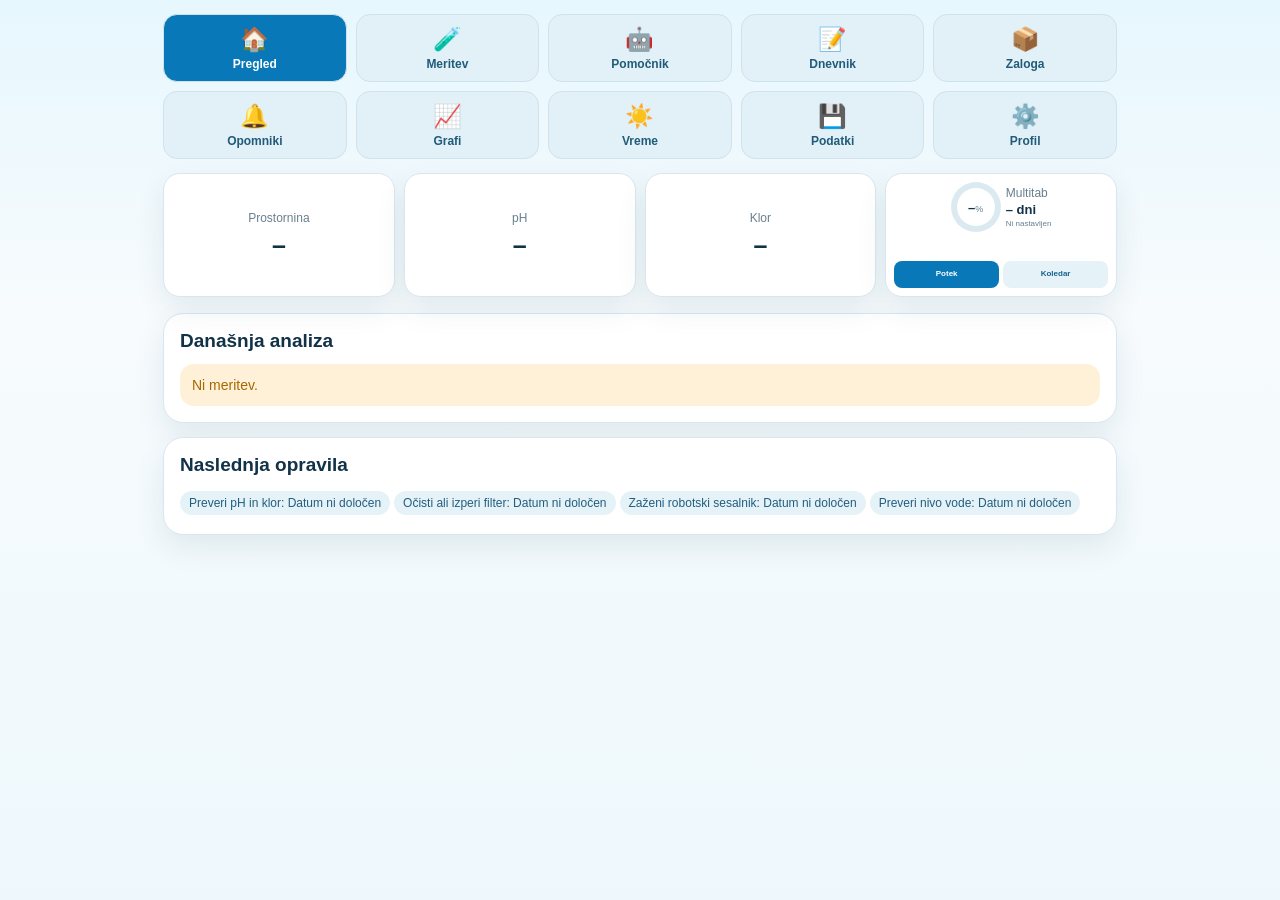
==== index.html @ b907ed8b "Add files via upload" ====
<!doctype html><html lang="sl"><head>
<meta charset="utf-8"><meta name="viewport" content="width=device-width,initial-scale=1,viewport-fit=cover">
<meta name="theme-color" content="#0878b8"><title>MojBazen</title>
<link rel="manifest" href="manifest.json"><link rel="icon" type="image/png" sizes="32x32" href="favicon-32.png"><link rel="icon" type="image/png" sizes="192x192" href="icon-192.png"><link rel="apple-touch-icon" href="apple-touch-icon.png"><link rel="stylesheet" href="styles.css">
</head><body>
<div id="splashScreen" class="splash-screen" role="status" aria-label="MojBazen se zaganja">
  <div class="splash-content">
    <img src="mojbazen-icon.png" alt="MojBazen">
    <div class="splash-title">MojBazen</div>
    <div class="splash-loader"><span></span></div>
    <div class="splash-text">nalaganje …</div>
  </div>
</div>
<main>
<nav class="menu-grid">
<button data-tab="home" class="active"><span class="menu-icon">🏠</span>Pregled</button>
<button data-tab="measure"><span class="menu-icon">🧪</span>Meritev</button>
<button data-tab="assistant"><span class="menu-icon">🤖</span>Pomočnik</button>
<button data-tab="logs"><span class="menu-icon">📝</span>Dnevnik</button>
<button data-tab="stock"><span class="menu-icon">📦</span>Zaloga</button>
<button data-tab="tasks"><span class="menu-icon">🔔</span>Opomniki</button>
<button data-tab="charts"><span class="menu-icon">📈</span>Grafi</button>
<button data-tab="weather"><span class="menu-icon">☀️</span>Vreme</button>
<button data-tab="data"><span class="menu-icon">💾</span>Podatki</button>
<button data-tab="settings"><span class="menu-icon">⚙️</span>Profil</button>
</nav>

<section id="home" class="active">
<div class="overview-row">
  <div class="overview-card">
    <span class="overview-label">Prostornina</span>
    <b id="dVol">–</b>
  </div>

  <div class="overview-card">
    <span class="overview-label">pH</span>
    <b id="dPh">–</b>
  </div>

  <div class="overview-card">
    <span class="overview-label">Klor</span>
    <b id="dCl">–</b>
  </div>

  <div class="overview-card multitab-overview" id="multitabCard">
    <div class="multitab-top">
      <div class="percent-ring" id="multitabRing">
        <div class="percent-ring-inner">
          <b id="multiPercent">–</b>
          <span>%</span>
        </div>
      </div>
      <div class="multitab-details">
        <span class="overview-label">Multitab</span>
        <b><span id="multiDays">–</span> dni</b>
        <small id="multiText">Ni nastavljen</small>
      </div>
    </div>
    <div class="multitab-buttons">
      <button id="setMultitabBtn">Potek</button>
      <button class="secondary" id="calendarMultitabBtn">Koledar</button>
    </div>
  </div>
</div>

<div class="card">
  <h2>Današnja analiza</h2>
  <div id="advice" class="status warn">Najprej nastavi profil in dodaj meritev.</div>
  <div id="todayPlan"></div>
</div>

<div class="card">
  <h2>Naslednja opravila</h2>
  <div id="homeTasks"></div>
</div>
</section>

<section id="measure"><div class="card"><h2>Nova meritev</h2><div class="grid3">
<div><label>pH</label><input id="mPh" type="number" step="0.1"></div>
<div><label>Prosti klor mg/l</label><input id="mCl" type="number" step="0.1"></div>
<div><label>Temperatura °C</label><input id="mTemp" type="number" step="0.1"></div>
</div><label>Opomba</label><textarea id="mNote" rows="3"></textarea><button id="saveMeasurementBtn">Shrani meritev</button><div id="mMsg"></div></div></section>

<section id="assistant">
<div class="card"><h2>Preračunavanje kemikalij</h2>
<div class="status ok">Prostornina bazena: <b id="helperVolume">–</b></div>
<label>Izdelek</label><select id="product"></select>
<label>Vrsta tretmaja</label><select id="treatment"></select>
<div id="valueInputs" class="grid"><div><label id="currentLabel">Trenutna vrednost</label><input id="currentValue" type="number" inputmode="decimal" step="0.1"></div><div><label id="targetLabel">Ciljna vrednost</label><input id="targetValue" type="number" inputmode="decimal" step="0.1"></div></div>
<div id="manualDoseInputs" class="grid" hidden><div><label>Odmerek z embalaže</label><input id="manualDose" type="number" inputmode="decimal" step="0.1"></div><div><label>Na koliko m³</label><input id="manualPerM3" type="number" inputmode="decimal" step="0.1" value="10"></div></div>
<button id="calcChemicalBtn">Izračunaj odmerek</button><div id="chemResult"></div>
<div id="doseInfo" class="small dose-info"></div></div>
<div class="card"><h2>Varnost</h2><div class="small"><b>Vedno ima prednost aktualna deklaracija na embalaži.</b> Najprej uravnaj pH, nato klor. Kemikalij nikoli ne mešaj med seboj, vsako pripravi ločeno. Granulate raztapljaj skladno z deklaracijo, uporabljaj zaščitne rokavice in med doziranjem naj deluje filtracija. Kopanje dovoli šele, ko so izmerjene vrednosti spet v dovoljenem območju.</div></div></section>

<section id="logs"><div class="card"><h2>Dnevnik vzdrževanja</h2><div class="grid"><div><label>Opravilo ali sredstvo</label><select id="logType">
<option>Planet Pool Multitab 200 g</option><option>Planet Pool Flockstar</option><option>Planet Pool pH Minus</option><option>Planet Pool pH Plus</option><option>Planet Pool klor granulat</option><option>Planet Pool algecid</option>
<option>Arekina pH Minus</option><option>Arekina pH Plus</option><option>Arekina klor</option><option>Arekina algecid</option><option>Arekina kosmičenje</option>
<option>Izpran filter</option><option>Robotsko sesanje</option><option>Očiščena vodna linija</option><option>Delna menjava vode</option><option>Drugo</option>
</select></div><div><label>Količina</label><input id="logAmount"></div></div><label>Strošek €</label><input id="logCost" type="number" step="0.01"><label>Opomba</label><textarea id="logNote" rows="2"></textarea><button id="addLogBtn">Dodaj v dnevnik</button></div><div class="card"><h2>Vnosi</h2><div id="logList"></div></div></section>

<section id="stock"><div class="card"><h2>Zaloga kemikalij</h2><label>Izberi artikel</label><select id="stockCatalog"></select>
<div class="grid"><div><label>Naziv</label><input id="stockName"></div><div><label>Količina</label><input id="stockQty" type="number" step="0.1"></div><div><label>Enota</label><select id="stockUnit"><option>g</option><option>kg</option><option>ml</option><option>l</option><option>kos</option></select></div><div><label>Opozori pod</label><input id="stockMin" type="number" step="0.1"></div></div><button id="addStockBtn">Dodaj izdelek</button></div><div class="card"><h2>Pregled zaloge</h2><div id="stockList"></div><button class="danger" id="clearStockBtn">Izbriši vso zalogo</button></div></section>

<section id="tasks"><div class="card"><h2>Ponavljajoči koledarski opomniki</h2><p class="small">Interval »vsakih X dni« se zapiše v koledarski dogodek. Obvestilo je ob 09:00 samo na določen dan.</p><div id="taskList"></div><button class="secondary" id="requestNotificationsBtn">Dovoli obvestila aplikacije</button></div></section>
<section id="charts"><div class="card"><h2>Graf meritev</h2><select id="chartMetric"><option value="ph">pH</option><option value="cl">Prosti klor</option><option value="temp">Temperatura</option></select></div><div class="card"><canvas id="mainChart" class="chart" width="900" height="240"></canvas></div></section>
<section id="weather"><div class="card"><h2>7-dnevna vremenska napoved</h2><button id="loadWeatherBtn">Pridobi napoved za mojo lokacijo</button><div id="weatherSummary"></div></div><div class="card"><canvas id="weatherChart" class="chart" width="900" height="260"></canvas></div></section>
<section id="data"><div class="card"><h2>Podatki</h2><div class="actions"><button id="exportJsonBtn">Izvozi varnostno kopijo</button><button class="secondary" id="importJsonBtn">Uvozi varnostno kopijo</button><button id="exportCsvBtn">Izvozi CSV</button><button class="secondary" id="printBtn">Natisni / PDF</button></div><input id="importFile" type="file" accept=".json" hidden></div><div class="card"><h2>Zgodovina meritev</h2><div style="overflow:auto"><table><thead><tr><th>Datum</th><th>pH</th><th>Klor</th><th>°C</th><th></th></tr></thead><tbody id="historyBody"></tbody></table></div></div></section>
<section id="settings">
<div class="card profile-info-card">
  <img src="mojbazen-icon.png" alt="MojBazen">
  <h2>MojBazen by Davor Gričnik</h2>
  <p>Preprosta aplikacija za pregled meritev, vzdrževanje bazena, zalogo kemikalij, vremensko napoved in odštevanje sredstva Multitab.</p>
  <div class="app-version">Verzija programa: <b>v4.10</b></div>
</div>
<div class="card"><h2>Mere bazena</h2><label>Ime bazena</label><input id="sName"><div class="grid3"><div><label>Dolžina m</label><input id="sL" type="number" step="0.1"></div><div><label>Širina m</label><input id="sW" type="number" step="0.1"></div><div><label>Višina vode m</label><input id="sH" type="number" step="0.1"></div></div><div id="volumePreview" class="status ok">Izračunana prostornina: –</div><button id="saveProfileBtn">Shrani profil</button><div id="sMsg"></div></div><div class="card"><button class="secondary" id="darkModeBtn">Preklopi temni način</button></div></section>
</main><script src="app.js"></script></body></html>
---- styles.css ----
:root{--card:#fff;--ink:#123248;--muted:#687f90;--line:#d8e7ef;--accent:#0878b8;--ok:#15785a;--warn:#a56800;--bad:#ad3737;--shadow:0 12px 30px rgba(16,62,91,.09)}*{box-sizing:border-box}body{margin:0;font-family:-apple-system,BlinkMacSystemFont,"Segoe UI",sans-serif;background:linear-gradient(180deg,#e6f7fd,#f7fbfd 34%,#eef8fc);color:var(--ink);min-height:100vh}body.dark{--card:#132b3b;--ink:#eff9fd;--muted:#a9bfcc;--line:#2a5066;--shadow:0 12px 30px rgba(0,0,0,.28);background:#0c1c28}.hero{position:relative;overflow:hidden;background:linear-gradient(135deg,#076ba7,#14a6c8);color:#fff;padding:22px 16px 45px;border-radius:0 0 32px 32px}.brand{display:flex;align-items:center;gap:12px;position:relative;z-index:2}.brand img{width:60px;height:60px;border-radius:18px;box-shadow:0 8px 22px rgba(0,0,0,.2)}.brand h1{margin:0;font-size:29px;line-height:1}.brand small{display:block;margin-top:6px;font-size:12px;opacity:.94}.hero p{position:relative;z-index:2;margin:17px 0 0;max-width:650px;opacity:.92}.bubble{position:absolute;border-radius:50%;background:rgba(255,255,255,.16);animation:rise 8s linear infinite}.b1{width:16px;height:16px;left:12%;bottom:-20px}.b2{width:11px;height:11px;left:38%;bottom:-20px;animation-delay:2s}.b3{width:20px;height:20px;left:68%;bottom:-20px;animation-delay:4s}.b4{width:12px;height:12px;left:86%;bottom:-20px;animation-delay:1s}@keyframes rise{to{transform:translateY(-220px);opacity:0}}main{max-width:980px;margin:-24px auto 0;padding:0 13px 45px;position:relative;z-index:3}.menu-grid{display:grid;grid-template-columns:repeat(5,minmax(0,1fr));gap:7px;margin-bottom:14px}.menu-grid button{margin:0;min-height:58px;padding:7px 4px;font-size:11px;background:#e2f0f7;color:#205b79;border:1px solid #cfe3ed}.menu-grid button.active{background:var(--accent);color:#fff}.menu-icon{display:block;font-size:19px;margin-bottom:3px}section{display:none}section.active{display:block}.card{background:var(--card);border:1px solid var(--line);border-radius:20px;padding:16px;margin-bottom:14px;box-shadow:var(--shadow)}.grid{display:grid;grid-template-columns:repeat(2,minmax(0,1fr));gap:11px}.grid3{display:grid;grid-template-columns:repeat(3,minmax(0,1fr));gap:11px}.grid4{display:grid;grid-template-columns:repeat(4,minmax(0,1fr));gap:11px}h2{font-size:19px;margin:0 0 12px}label{display:block;font-size:13px;color:var(--muted);margin:9px 0 5px}input,select,textarea,button{width:100%;padding:11px 12px;border:1px solid #c9dbe5;border-radius:12px;font:inherit;background:#fff;color:#17364b}body.dark input,body.dark select,body.dark textarea{background:#102838;color:#eef8fc;border-color:#35586d}button{border:0;background:var(--accent);color:#fff;font-weight:700;margin-top:10px;cursor:pointer}button.secondary{background:#e5f2f8;color:#17618b}button.danger{background:#f9e5e5;color:var(--bad)}.metric{font-size:12px;color:var(--muted)}.metric b{display:block;font-size:21px;color:var(--ink);margin-top:3px}.small{font-size:12px;color:var(--muted);line-height:1.48}.status{padding:11px 12px;border-radius:14px;margin-top:9px;line-height:1.45;font-size:14px}.ok{background:#e7f5ef;color:var(--ok)}.warn{background:#fff1d8;color:var(--warn)}.bad{background:#fbe7e7;color:var(--bad)}.actions{display:grid;grid-template-columns:1fr 1fr;gap:9px}.task,.stock,.log{border:1px solid var(--line);border-radius:15px;padding:12px;margin:9px 0}table{width:100%;border-collapse:collapse;font-size:13px}th,td{text-align:left;padding:8px 5px;border-bottom:1px solid var(--line)}canvas.chart{width:100%;height:235px;border:1px solid var(--line);border-radius:14px;background:#fff}body.dark canvas.chart{background:#102838}.pill{display:inline-block;padding:5px 9px;border-radius:999px;background:#e5f2f8;color:#235d7e;font-size:12px;margin:3px 4px 3px 0}.watch-link{display:flex;align-items:center;gap:12px}.watch-link img{width:52px;height:52px;border-radius:15px}@media(max-width:760px){.grid4{grid-template-columns:1fr 1fr}.grid3{grid-template-columns:1fr 1fr}}@media(max-width:520px){.menu-grid{gap:4px}.menu-grid button{font-size:9px;min-height:54px;padding:5px 1px}.menu-icon{font-size:17px}.actions{grid-template-columns:1fr}.brand h1{font-size:27px}}

.main-logo{display:block;width:min(440px,90vw);height:auto;position:relative;z-index:2;border-radius:20px}
.version{position:absolute;right:18px;top:14px;z-index:3;color:#fff;font-size:12px}
@media(max-width:600px){
.compact-hero{height:52px;padding:0;border-radius:0 0 24px 24px}
}










.profile-brand-card{text-align:center}.profile-brand-card img{display:block;width:min(380px,90%);margin:0 auto 8px;border-radius:16px}
@media(max-width:760px){
  
}
@media(max-width:430px){
  
  
  
  
  
}

.overview-row{
  display:grid;
  grid-template-columns:repeat(4,minmax(0,1fr));
  gap:10px;
  margin-bottom:14px;
  align-items:stretch;
}
.overview-card{
  background:var(--card);
  border:1px solid var(--line);
  border-radius:18px;
  box-shadow:var(--shadow);
  min-height:122px;
  padding:16px;
  display:flex;
  flex-direction:column;
  justify-content:center;
  text-align:center;
}
.overview-label{
  display:block;
  color:var(--muted);
  font-size:12px;
  margin-bottom:6px;
}
.overview-card>b{
  color:var(--ink);
  font-size:25px;
  line-height:1.15;
}
.multitab-overview{
  text-align:left;
  justify-content:space-between;
  padding:11px;
}
.multitab-top{
  display:flex;
  align-items:center;
  gap:9px;
}
.percent-ring{
  --p:0;
  width:68px;
  height:68px;
  flex:0 0 68px;
  border-radius:50%;
  display:grid;
  place-items:center;
  background:conic-gradient(#0878b8 calc(var(--p)*1%),#dbeaf1 0);
  position:relative;
}
.percent-ring:before{
  content:"";
  position:absolute;
  width:52px;
  height:52px;
  border-radius:50%;
  background:var(--card);
}
.percent-ring-inner{
  position:relative;
  z-index:1;
  display:flex;
  align-items:baseline;
  justify-content:center;
  line-height:1;
}
.percent-ring-inner b{font-size:18px}
.percent-ring-inner span{font-size:9px;color:var(--muted)}
.multitab-details{
  min-width:0;
}
.multitab-details .overview-label{
  margin-bottom:2px;
}
.multitab-details>b{
  display:block;
  font-size:18px;
  color:var(--ink);
  white-space:nowrap;
}
.multitab-details small{
  display:block;
  color:var(--muted);
  font-size:9px;
  margin-top:2px;
  white-space:nowrap;
  overflow:hidden;
  text-overflow:ellipsis;
}
.multitab-buttons{
  display:grid;
  grid-template-columns:54px 1fr;
  gap:5px;
  margin-top:7px;
}
.multitab-buttons button{
  margin:0;
  padding:6px 5px;
  min-height:28px;
  border-radius:8px;
  font-size:9px;
  line-height:1.1;
}
.profile-info-card{
  text-align:center;
}
.profile-info-card img{
  display:block;
  width:min(350px,88%);
  margin:0 auto 12px;
  border-radius:16px;
}
.profile-info-card h2{
  margin-bottom:7px;
}
.profile-info-card p{
  max-width:620px;
  margin:0 auto 12px;
  color:var(--muted);
  line-height:1.5;
}
.app-version{
  display:inline-block;
  padding:7px 11px;
  border-radius:999px;
  background:#e5f2f8;
  color:#17618b;
  font-size:12px;
}
@media(max-width:760px){
  .overview-row{
    grid-template-columns:repeat(4,minmax(0,1fr));
    gap:7px;
  }
  .overview-card{
    min-height:108px;
    padding:10px 6px;
  }
  .overview-card>b{
    font-size:20px;
  }
  .multitab-overview{
    padding:7px;
  }
  .percent-ring{
    width:54px;
    height:54px;
    flex-basis:54px;
  }
  .percent-ring:before{
    width:41px;
    height:41px;
  }
  .percent-ring-inner b{
    font-size:15px;
  }
  .multitab-top{
    gap:5px;
  }
  .multitab-details>b{
    font-size:14px;
  }
  .multitab-buttons{
    grid-template-columns:43px 1fr;
    gap:3px;
  }
  .multitab-buttons button{
    font-size:8px;
    padding:5px 2px;
  }
}
@media(max-width:480px){
  .overview-row{
    gap:5px;
  }
  .overview-card{
    min-height:102px;
    border-radius:14px;
    padding:8px 4px;
  }
  .overview-label{
    font-size:10px;
  }
  .overview-card>b{
    font-size:18px;
  }
  .multitab-overview{
    padding:6px 4px;
  }
  .percent-ring{
    width:46px;
    height:46px;
    flex-basis:46px;
  }
  .percent-ring:before{
    width:35px;
    height:35px;
  }
  .percent-ring-inner b{
    font-size:13px;
  }
  .multitab-details>b{
    font-size:12px;
  }
  .multitab-details small{
    font-size:8px;
  }
  .multitab-buttons{
    grid-template-columns:38px 1fr;
  }
  .multitab-buttons button{
    font-size:7.5px;
    min-height:25px;
  }
}

/* v4.7: fiksna enovrstična razporeditev prvega zaslona */
.overview-row{
  display:grid !important;
  grid-template-columns:minmax(78px,.75fr) minmax(62px,.58fr) minmax(72px,.68fr) minmax(188px,1.85fr) !important;
  gap:8px !important;
  align-items:stretch !important;
  overflow-x:auto;
  padding-bottom:2px;
}
.overview-card{
  min-width:0 !important;
  min-height:116px !important;
  padding:12px 8px !important;
  border-radius:17px !important;
}
.multitab-overview{
  display:flex !important;
  flex-direction:column !important;
  justify-content:space-between !important;
  padding:8px !important;
}
.multitab-top{display:flex !important;align-items:center !important;gap:7px !important;min-width:0}
.percent-ring{width:58px !important;height:58px !important;flex:0 0 58px !important}
.percent-ring:before{width:44px !important;height:44px !important}
.percent-ring-inner b{font-size:15px !important}
.multitab-details>b{font-size:14px !important}
.multitab-details small{font-size:8px !important;max-width:105px}
.multitab-buttons{
  display:grid !important;
  grid-template-columns:52px minmax(90px,1fr) !important;
  gap:5px !important;
  width:100% !important;
  margin-top:5px !important;
}
.multitab-buttons button{
  width:100% !important;
  margin:0 !important;
  padding:5px 4px !important;
  min-height:26px !important;
  font-size:8px !important;
  border-radius:8px !important;
  white-space:nowrap !important;
}
@media(max-width:520px){
  .overview-row{
    grid-template-columns:72px 56px 66px 178px !important;
    gap:5px !important;
  }
  .overview-card{min-height:108px !important;padding:8px 5px !important}
  .overview-label{font-size:9px !important}
  .overview-card>b{font-size:17px !important}
  .percent-ring{width:50px !important;height:50px !important;flex-basis:50px !important}
  .percent-ring:before{width:38px !important;height:38px !important}
  .multitab-buttons{grid-template-columns:45px 1fr !important;gap:3px !important}
  .multitab-buttons button{font-size:7px !important;padding:4px 2px !important}
}


/* MojBazen v4.8 – manjše nadgradnje iz verzije 4.7 */
.menu-grid{gap:9px}
.menu-grid button{min-height:68px;padding:9px 5px;font-size:12px;border-radius:14px}
.menu-icon{font-size:23px;margin-bottom:4px}

/* Štirje popolnoma simetrični prikazovalniki */
.overview-row{
  grid-template-columns:repeat(4,minmax(0,1fr)) !important;
  gap:9px !important;
  overflow:visible !important;
}
.overview-card{
  min-height:124px !important;
  padding:10px 8px !important;
  border-radius:17px !important;
}
.multitab-overview{padding:8px !important}
.multitab-top{justify-content:center !important;gap:5px !important}
.percent-ring{width:50px !important;height:50px !important;flex:0 0 50px !important}
.percent-ring:before{width:38px !important;height:38px !important}
.percent-ring-inner b{font-size:13px !important}
.multitab-details>b{font-size:13px !important}
.multitab-details small{font-size:8px !important;max-width:78px}
.multitab-buttons{
  grid-template-columns:repeat(2,minmax(0,1fr)) !important;
  gap:4px !important;
  width:100% !important;
}
.multitab-buttons button{
  min-width:0 !important;
  min-height:27px !important;
  padding:5px 2px !important;
  font-size:8px !important;
}
.weather-days{display:grid;grid-template-columns:repeat(7,minmax(0,1fr));gap:7px;margin-top:12px}
.weather-day{background:var(--card);border:1px solid var(--line);border-radius:14px;padding:9px 4px;text-align:center;box-shadow:0 5px 14px rgba(16,62,91,.06)}
.weather-day .day{font-size:11px;font-weight:700;text-transform:capitalize}
.weather-day .weather-icon{font-size:27px;line-height:1.25;margin:4px 0}
.weather-day .temps{font-size:12px;font-weight:700;white-space:nowrap}
.weather-day .rain{font-size:10px;color:var(--muted);margin-top:3px}
.weather-legend{margin-top:10px}
@media(max-width:520px){
  .menu-grid{gap:6px}
  .menu-grid button{min-height:64px;padding:7px 2px;font-size:10px}
  .menu-icon{font-size:21px}
  .overview-row{grid-template-columns:repeat(4,minmax(0,1fr)) !important;gap:5px !important}
  .overview-card{min-height:112px !important;padding:7px 3px !important}
  .overview-label{font-size:9px !important}
  .overview-card>b{font-size:16px !important}
  .percent-ring{width:42px !important;height:42px !important;flex-basis:42px !important}
  .percent-ring:before{width:32px !important;height:32px !important}
  .multitab-top{gap:3px !important}
  .multitab-details>b{font-size:11px !important}
  .multitab-details small{font-size:7px !important;max-width:56px}
  .multitab-buttons button{font-size:7px !important;padding:4px 1px !important}
  .weather-days{grid-template-columns:repeat(4,minmax(0,1fr));gap:6px}
}

.dose-info{margin-top:12px;padding:12px;border:1px solid var(--line);border-radius:14px;background:rgba(8,120,184,.06)}
#assistant select,#assistant input{font-size:16px}
#assistant .status b{font-size:1.08em}

/* MojBazen v4.10 – zagonski zaslon in odstranitev zgornje vrstice */
main{margin:0 auto;padding-top:14px}
.splash-screen{position:fixed;inset:0;z-index:9999;display:grid;place-items:center;background:#06131f;transition:opacity .45s ease,visibility .45s ease}
.splash-screen.is-hidden{opacity:0;visibility:hidden;pointer-events:none}
.splash-content{text-align:center;color:#fff;width:min(82vw,380px)}
.splash-content img{display:block;width:min(62vw,270px);height:auto;aspect-ratio:1;border-radius:24%;margin:0 auto 24px;box-shadow:0 18px 55px rgba(0,0,0,.5)}
.splash-title{font-size:30px;font-weight:800;letter-spacing:.2px;margin-bottom:24px}
.splash-loader{height:6px;border-radius:999px;background:rgba(255,255,255,.12);overflow:hidden;width:72%;margin:0 auto 12px}
.splash-loader span{display:block;height:100%;width:42%;border-radius:inherit;background:#148cff;animation:splashLoad 1.25s ease-in-out infinite}
.splash-text{font-size:13px;color:rgba(255,255,255,.75)}
@keyframes splashLoad{0%{transform:translateX(-110%)}50%{transform:translateX(115%)}100%{transform:translateX(250%)}}
@media(prefers-reduced-motion:reduce){.splash-loader span{animation:none;width:100%}.splash-screen{transition:none}}
.profile-info-card img{width:min(220px,62%);border-radius:24%;box-shadow:0 10px 28px rgba(0,0,0,.16)}
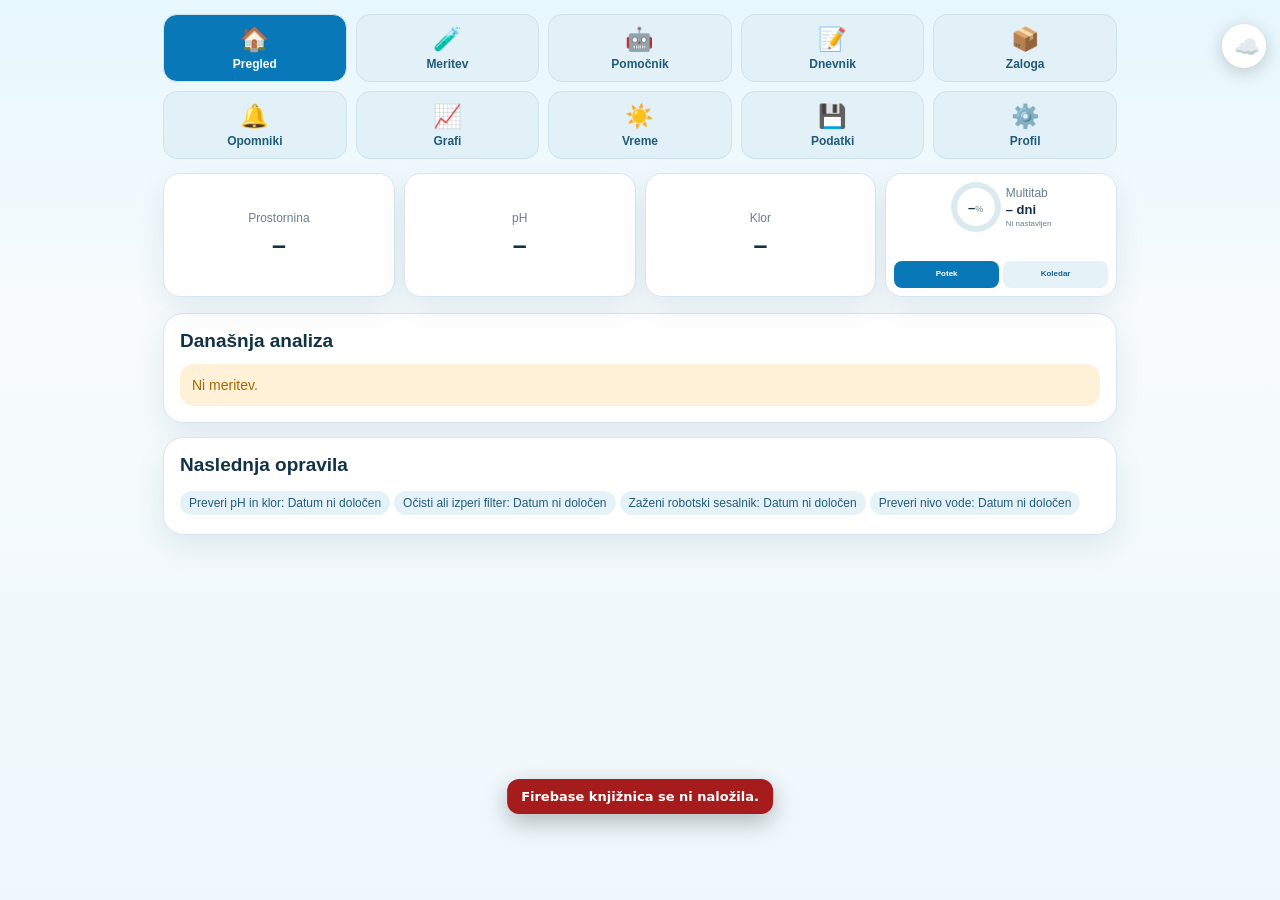
==== commit 71ff72d1: "Add files via upload" ====
--- a/index.html
+++ b/index.html
@@ -1,7 +1,15 @@
-<!doctype html><html lang="sl"><head>
+<!doctype html><html data-app-version="4.11" lang="sl"><head>
 <meta charset="utf-8"><meta name="viewport" content="width=device-width,initial-scale=1,viewport-fit=cover">
 <meta name="theme-color" content="#0878b8"><title>MojBazen</title>
 <link rel="manifest" href="manifest.json"><link rel="icon" type="image/png" sizes="32x32" href="favicon-32.png"><link rel="icon" type="image/png" sizes="192x192" href="icon-192.png"><link rel="apple-touch-icon" href="apple-touch-icon.png"><link rel="stylesheet" href="styles.css">
+
+<!-- DG Cloud Sync: Firebase Authentication + Cloud Firestore -->
+<script>window.DG_CLOUD_CONFIG={"appId": "mojbazen", "appName": "MojBazen", "keys": ["poolProfile44", "poolMeasurements44", "poolLogs44", "poolStock44", "poolTasks44", "poolDark44", "poolMultitab44"], "prefixes": []};</script>
+<script src="/__/firebase/12.16.0/firebase-app-compat.js"></script>
+<script src="/__/firebase/12.16.0/firebase-auth-compat.js"></script>
+<script src="/__/firebase/12.16.0/firebase-firestore-compat.js"></script>
+<script src="/__/firebase/init.js"></script>
+<script src="cloud-sync.js"></script>
 </head><body>
 <div id="splashScreen" class="splash-screen" role="status" aria-label="MojBazen se zaganja">
   <div class="splash-content">
@@ -110,7 +118,8 @@
   <img src="mojbazen-icon.png" alt="MojBazen">
   <h2>MojBazen by Davor Gričnik</h2>
   <p>Preprosta aplikacija za pregled meritev, vzdrževanje bazena, zalogo kemikalij, vremensko napoved in odštevanje sredstva Multitab.</p>
-  <div class="app-version">Verzija programa: <b>v4.10</b></div>
+  <div class="app-version">Verzija programa: <b>v4.11</b></div>
 </div>
 <div class="card"><h2>Mere bazena</h2><label>Ime bazena</label><input id="sName"><div class="grid3"><div><label>Dolžina m</label><input id="sL" type="number" step="0.1"></div><div><label>Širina m</label><input id="sW" type="number" step="0.1"></div><div><label>Višina vode m</label><input id="sH" type="number" step="0.1"></div></div><div id="volumePreview" class="status ok">Izračunana prostornina: –</div><button id="saveProfileBtn">Shrani profil</button><div id="sMsg"></div></div><div class="card"><button class="secondary" id="darkModeBtn">Preklopi temni način</button></div></section>
-</main><script src="app.js"></script></body></html>+</main><script src="app.js"></script><script src="update-manager.js"></script>
+</body></html>
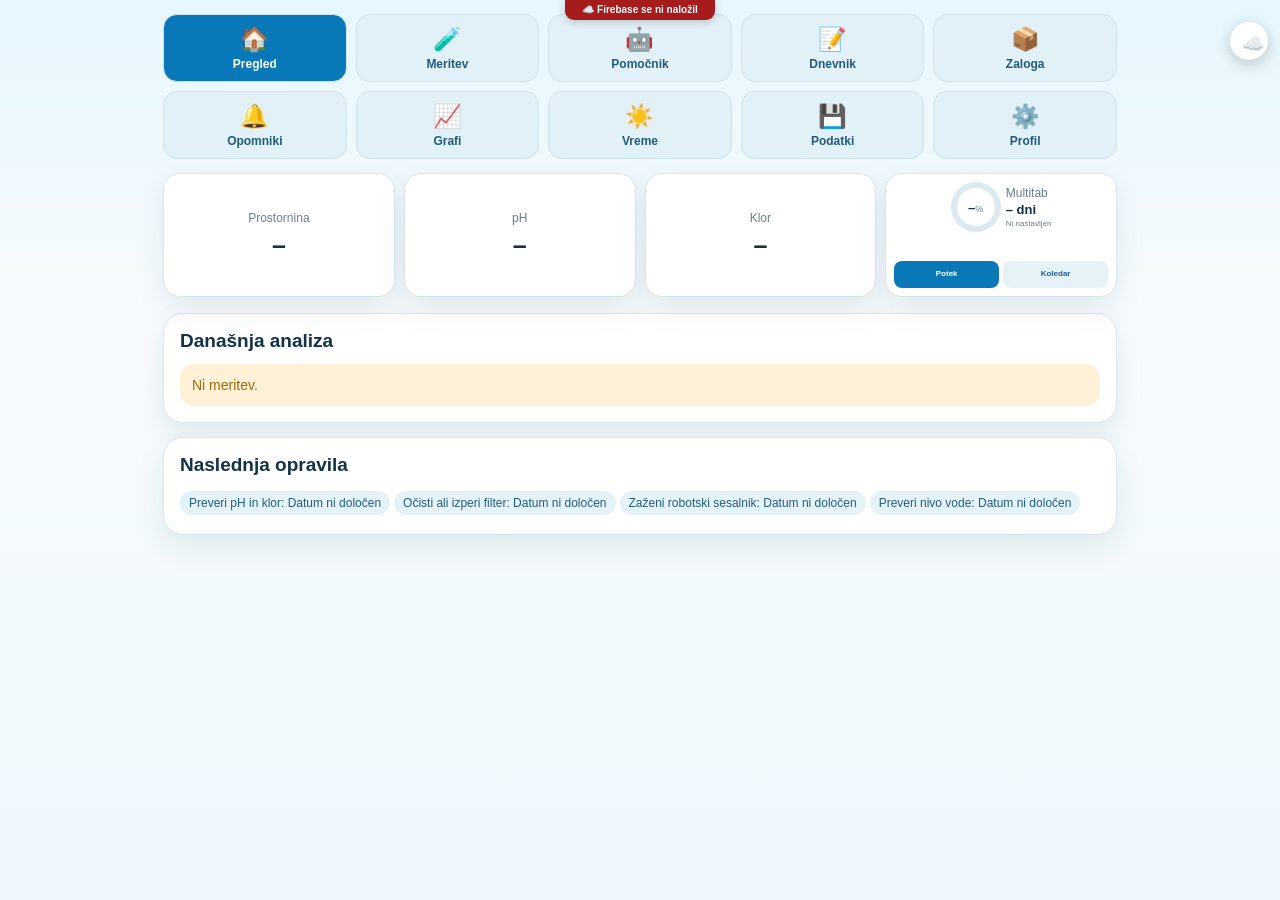
==== commit d65adc44: "Add files via upload" ====
--- a/index.html
+++ b/index.html
@@ -1,4 +1,4 @@
-<!doctype html><html data-app-version="4.11" lang="sl"><head>
+<!doctype html><html data-app-version="4.12" lang="sl"><head>
 <meta charset="utf-8"><meta name="viewport" content="width=device-width,initial-scale=1,viewport-fit=cover">
 <meta name="theme-color" content="#0878b8"><title>MojBazen</title>
 <link rel="manifest" href="manifest.json"><link rel="icon" type="image/png" sizes="32x32" href="favicon-32.png"><link rel="icon" type="image/png" sizes="192x192" href="icon-192.png"><link rel="apple-touch-icon" href="apple-touch-icon.png"><link rel="stylesheet" href="styles.css">
@@ -118,7 +118,7 @@
   <img src="mojbazen-icon.png" alt="MojBazen">
   <h2>MojBazen by Davor Gričnik</h2>
   <p>Preprosta aplikacija za pregled meritev, vzdrževanje bazena, zalogo kemikalij, vremensko napoved in odštevanje sredstva Multitab.</p>
-  <div class="app-version">Verzija programa: <b>v4.11</b></div>
+  <div class="app-version">Verzija programa: <b>v4.12</b></div>
 </div>
 <div class="card"><h2>Mere bazena</h2><label>Ime bazena</label><input id="sName"><div class="grid3"><div><label>Dolžina m</label><input id="sL" type="number" step="0.1"></div><div><label>Širina m</label><input id="sW" type="number" step="0.1"></div><div><label>Višina vode m</label><input id="sH" type="number" step="0.1"></div></div><div id="volumePreview" class="status ok">Izračunana prostornina: –</div><button id="saveProfileBtn">Shrani profil</button><div id="sMsg"></div></div><div class="card"><button class="secondary" id="darkModeBtn">Preklopi temni način</button></div></section>
 </main><script src="app.js"></script><script src="update-manager.js"></script>
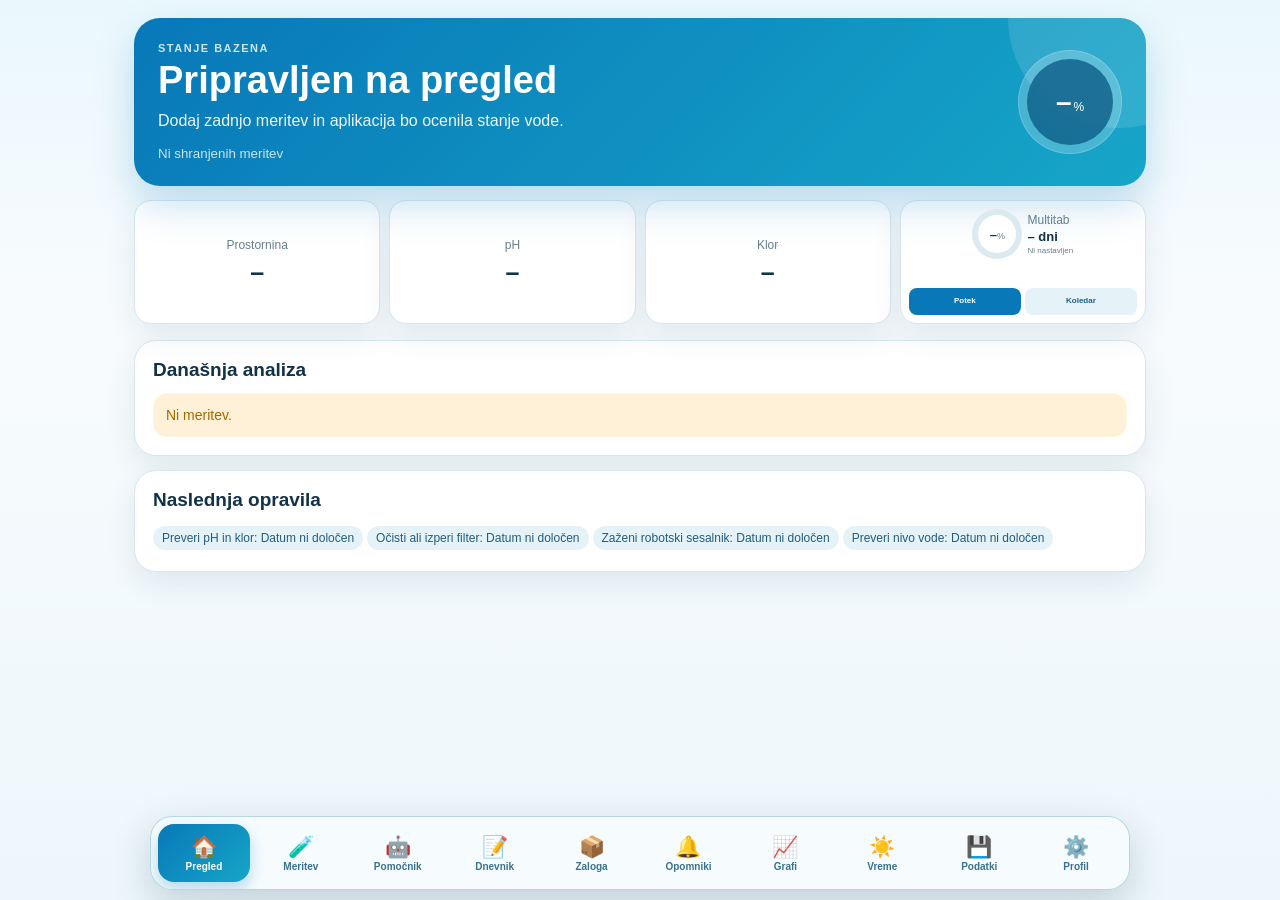
==== commit 27359729: "Add files via upload" ====
--- a/index.html
+++ b/index.html
@@ -1,10 +1,10 @@
-<!doctype html><html data-app-version="4.12" lang="sl"><head>
+<!doctype html><html data-app-version="5.7" lang="sl"><head>
 <meta charset="utf-8"><meta name="viewport" content="width=device-width,initial-scale=1,viewport-fit=cover">
 <meta name="theme-color" content="#0878b8"><title>MojBazen</title>
 <link rel="manifest" href="manifest.json"><link rel="icon" type="image/png" sizes="32x32" href="favicon-32.png"><link rel="icon" type="image/png" sizes="192x192" href="icon-192.png"><link rel="apple-touch-icon" href="apple-touch-icon.png"><link rel="stylesheet" href="styles.css">
 
 <!-- DG Cloud Sync: Firebase Authentication + Cloud Firestore -->
-<script>window.DG_CLOUD_CONFIG={"appId": "mojbazen", "appName": "MojBazen", "keys": ["poolProfile44", "poolMeasurements44", "poolLogs44", "poolStock44", "poolTasks44", "poolDark44", "poolMultitab44"], "prefixes": []};</script>
+<script>window.DG_CLOUD_CONFIG={"appId": "mojbazen", "appName": "MojBazen", "keys": ["poolProfile44", "poolMeasurements44", "poolLogs44", "poolStock44", "poolTasks44", "poolDark44", "poolMultitab44", "poolDiagnostics53", "poolGuideProgress55"], "prefixes": []};</script>
 <script src="/__/firebase/12.16.0/firebase-app-compat.js"></script>
 <script src="/__/firebase/12.16.0/firebase-auth-compat.js"></script>
 <script src="/__/firebase/12.16.0/firebase-firestore-compat.js"></script>
@@ -34,6 +34,17 @@
 </nav>
 
 <section id="home" class="active">
+<div class="pool-status-card" id="poolStatusCard">
+  <div class="pool-status-copy">
+    <span class="eyebrow">STANJE BAZENA</span>
+    <h1 id="poolStatusTitle">Pripravljen na pregled</h1>
+    <p id="poolStatusText">Dodaj zadnjo meritev in aplikacija bo ocenila stanje vode.</p>
+    <small id="lastMeasurementText">Ni shranjenih meritev</small>
+  </div>
+  <div class="pool-score" id="poolScore" aria-label="Ocena stanja bazena">
+    <b id="poolScoreValue">–</b><span>%</span>
+  </div>
+</div>
 <div class="overview-row">
   <div class="overview-card">
     <span class="overview-label">Prostornina</span>
@@ -90,15 +101,74 @@
 </div><label>Opomba</label><textarea id="mNote" rows="3"></textarea><button id="saveMeasurementBtn">Shrani meritev</button><div id="mMsg"></div></div></section>
 
 <section id="assistant">
-<div class="card"><h2>Preračunavanje kemikalij</h2>
-<div class="status ok">Prostornina bazena: <b id="helperVolume">–</b></div>
-<label>Izdelek</label><select id="product"></select>
-<label>Vrsta tretmaja</label><select id="treatment"></select>
-<div id="valueInputs" class="grid"><div><label id="currentLabel">Trenutna vrednost</label><input id="currentValue" type="number" inputmode="decimal" step="0.1"></div><div><label id="targetLabel">Ciljna vrednost</label><input id="targetValue" type="number" inputmode="decimal" step="0.1"></div></div>
-<div id="manualDoseInputs" class="grid" hidden><div><label>Odmerek z embalaže</label><input id="manualDose" type="number" inputmode="decimal" step="0.1"></div><div><label>Na koliko m³</label><input id="manualPerM3" type="number" inputmode="decimal" step="0.1" value="10"></div></div>
-<button id="calcChemicalBtn">Izračunaj odmerek</button><div id="chemResult"></div>
-<div id="doseInfo" class="small dose-info"></div></div>
-<div class="card"><h2>Varnost</h2><div class="small"><b>Vedno ima prednost aktualna deklaracija na embalaži.</b> Najprej uravnaj pH, nato klor. Kemikalij nikoli ne mešaj med seboj, vsako pripravi ločeno. Granulate raztapljaj skladno z deklaracijo, uporabljaj zaščitne rokavice in med doziranjem naj deluje filtracija. Kopanje dovoli šele, ko so izmerjene vrednosti spet v dovoljenem območju.</div></div></section>
+<div class="assistant-hero card">
+  <span class="assistant-badge">MODUL A + B + C · RAZLIČICA 5.7</span>
+  <h2>DG Smart Pool Assistant</h2>
+  <p>Diagnostika, pametna priporočila, servisni priročnik, interaktivni vodiči in 3D prikazi bazenske opreme.</p>
+  <div class="status ok">Prostornina bazena: <b id="helperVolume">–</b></div>
+</div>
+<div id="assistantHome" class="assistant-view active">
+  <div class="assistant-grid">
+    <button class="assistant-tile" data-assistant-view="waterDiag"><span>💧</span><b>Diagnostika vode</b><small>Motna, mlečna, zelena, madeži …</small></button>
+    <button class="assistant-tile" data-assistant-view="filterDiag"><span>🧽</span><b>Diagnostika filtra</b><small>Pritisk, pretok, pesek, ventil …</small></button>
+    <button class="assistant-tile" data-assistant-view="pumpDiag"><span>⚙️</span><b>Diagnostika črpalke</b><small>Brni, pušča, ne vleče, se greje …</small></button>
+    <button class="assistant-tile" data-assistant-view="chemicalCalc"><span>🧪</span><b>Kalkulator kemikalij</b><small>Preračun na prostornino bazena</small></button>
+    <button class="assistant-tile module-b" data-assistant-view="photoDiag"><span>📷</span><b>Foto diagnostika</b><small>Fotografiraj vodo, stene ali opremo</small></button>
+    <button class="assistant-tile module-b" data-assistant-view="aiAdvice"><span>✨</span><b>AI priporočila</b><small>Osebni načrt glede na tvoje podatke</small></button>
+    <button class="assistant-tile wide module-b" data-assistant-view="historyAnalysis"><span>📊</span><b>Analiza zgodovine</b><small>Trendi, ponavljajoče težave in uspešnost ukrepov</small></button>
+    <button class="assistant-tile module-c" data-assistant-view="serviceManual"><span>🛠️</span><b>Servisni priročnik</b><small>Filter, črpalka, ventil in sezonski servis</small></button>
+    <button class="assistant-tile module-c" data-assistant-view="interactiveGuides"><span>🧭</span><b>Interaktivni vodiči</b><small>Korak za korakom z napredkom in časovnikom</small></button>
+    <button class="assistant-tile wide module-c" data-assistant-view="models3d"><span>🧊</span><b>3D modeli opreme</b><small>Zavrti, razstavi in spoznaj notranjost filtra ter črpalke</small></button>
+    <button class="assistant-tile" data-assistant-view="planetKnowledge"><span>📘</span><b>Baza PlanetPool</b><small>Uporaba, odmerjanje in opozorila</small></button>
+    <button class="assistant-tile" data-assistant-view="arekinaKnowledge"><span>📗</span><b>Baza Arekina</b><small>Praktična navodila po deklaraciji</small></button>
+    <button class="assistant-tile wide" data-assistant-view="diagHistory"><span>🕘</span><b>Zgodovina diagnostike</b><small>Shranjeni rezultati in označitev »pomagalo / ni pomagalo«</small></button>
+  </div>
+</div>
+
+<div id="waterDiag" class="assistant-view"><button class="assistant-back">← Nazaj</button><div class="card"><h2>Diagnostika vode</h2>
+<label>Kako izgleda voda?</label><select id="waterSymptom"><option value="cloudy">Malo motna</option><option value="milky">Mlečno bela</option><option value="green">Zelena</option><option value="darkgreen">Temno zelena</option><option value="brown">Rjava ali rumena</option><option value="slimy">Sluzaste stene</option><option value="foam">Voda se peni</option><option value="smell">Močan vonj po kloru</option><option value="eyes">Draži oči</option><option value="scale">Bela usedlina</option><option value="spots">Rjaste ali črne lise</option></select>
+<div class="grid"><div><label>pH</label><input id="diagPh" type="number" step="0.1" placeholder="npr. 7,2"></div><div><label>Prosti klor mg/l</label><input id="diagCl" type="number" step="0.1" placeholder="npr. 1,0"></div></div>
+<div class="grid"><div><label>Zadnji backwash</label><select id="diagBackwash"><option value="today">Danes</option><option value="3days">Pred 1–3 dnevi</option><option value="week">Pred približno tednom</option><option value="long">Pred več kot tednom</option></select></div><div><label>Starost filtrirnega medija</label><select id="diagMediaAge"><option value="new">Manj kot 2 leti</option><option value="mid">2–5 let</option><option value="old">5–10 let</option><option value="veryold">Več kot 10 let</option></select></div></div>
+<button id="runWaterDiag">Analiziraj vodo</button><div id="waterDiagResult"></div></div></div>
+
+<div id="filterDiag" class="assistant-view"><button class="assistant-back">← Nazaj</button><div class="card"><h2>Diagnostika filtra</h2><label>Kaj se dogaja?</label><select id="filterSymptom"><option value="lowflow">Slab pretok</option><option value="nopressure">Ni pritiska</option><option value="highpressure">Visok pritisk</option><option value="dirtyreturn">Po backwashu se vrača umazana voda</option><option value="sand">Pesek ali steklo v bazenu</option><option value="leak">Ventil ali filter pušča</option><option value="handle">Ročica ventila gre težko</option><option value="noise">Filter je nenavadno glasen</option></select><button id="runFilterDiag">Analiziraj filter</button><div id="filterDiagResult"></div></div></div>
+
+<div id="pumpDiag" class="assistant-view"><button class="assistant-back">← Nazaj</button><div class="card"><h2>Diagnostika črpalke</h2><label>Kaj se dogaja?</label><select id="pumpSymptom"><option value="hums">Brni, vendar se ne zavrti</option><option value="noprime">Ne vleče vode</option><option value="leaks">Pušča</option><option value="hot">Pregreva se</option><option value="loud">Je nenavadno glasna</option><option value="trip">Izklaplja FID ali varovalko</option><option value="bubbles">V bazen vrača mehurčke</option><option value="weak">Pretok je slab</option></select><button id="runPumpDiag">Analiziraj črpalko</button><div id="pumpDiagResult"></div></div></div>
+
+<div id="chemicalCalc" class="assistant-view"><button class="assistant-back">← Nazaj</button>
+<div class="card"><h2>Preračunavanje kemikalij</h2><div class="status ok">Prostornina bazena: <b id="helperVolumeCalc">–</b></div><label>Izdelek</label><select id="product"></select><label>Vrsta tretmaja</label><select id="treatment"></select><div id="valueInputs" class="grid"><div><label id="currentLabel">Trenutna vrednost</label><input id="currentValue" type="number" inputmode="decimal" step="0.1"></div><div><label id="targetLabel">Ciljna vrednost</label><input id="targetValue" type="number" inputmode="decimal" step="0.1"></div></div><div id="manualDoseInputs" class="grid" hidden><div><label>Odmerek z embalaže</label><input id="manualDose" type="number" inputmode="decimal" step="0.1"></div><div><label>Na koliko m³</label><input id="manualPerM3" type="number" inputmode="decimal" step="0.1" value="10"></div></div><button id="calcChemicalBtn">Izračunaj odmerek</button><div id="chemResult"></div><div id="doseInfo" class="small dose-info"></div></div>
+<div class="card"><h2>Varnost</h2><div class="small"><b>Vedno ima prednost deklaracija na embalaži.</b> Najprej uravnaj pH, nato klor. Kemikalij nikoli ne mešaj med seboj. Uporabljaj zaščitne rokavice, med doziranjem naj deluje filtracija, pred kopanjem pa ponovno izmeri vodo.</div></div></div>
+
+<div id="photoDiag" class="assistant-view"><button class="assistant-back">← Nazaj</button>
+<div class="card"><h2>Foto diagnostika</h2><p class="small">Fotografiraj vodo pri dnevni svetlobi, brez barvnih luči in z izklopljenimi filtri fotografije. Slika se analizira lokalno v napravi in se ne pošilja v oblak.</p>
+<label>Kaj fotografiraš?</label><select id="photoSubject"><option value="water">Površino oziroma barvo vode</option><option value="wall">Steno, dno ali madež</option><option value="equipment">Filter, črpalko ali drugo opremo</option></select>
+<label class="photo-upload"><input id="photoInput" type="file" accept="image/*" capture="environment"><span>📷 Posnemi ali izberi fotografijo</span></label>
+<div id="photoPreviewWrap" class="photo-preview-wrap" hidden><img id="photoPreview" alt="Predogled fotografije"><canvas id="photoCanvas" hidden></canvas><div id="photoScanLine"></div></div>
+<button id="runPhotoDiag" disabled>Analiziraj fotografijo</button><div id="photoDiagResult"></div></div></div>
+
+<div id="aiAdvice" class="assistant-view"><button class="assistant-back">← Nazaj</button><div class="card"><h2>AI priporočila</h2><p class="small">Priporočila se ustvarijo iz zadnjih meritev, prostornine bazena, dnevnika vzdrževanja in shranjenih diagnostik.</p><button id="generateAiAdvice">Ustvari današnji načrt</button><div id="aiAdviceResult"></div></div></div>
+
+<div id="historyAnalysis" class="assistant-view"><button class="assistant-back">← Nazaj</button><div class="card"><h2>Analiza zgodovine</h2><div id="historyStats" class="analysis-stats"></div><canvas id="historyAnalysisChart" class="chart" width="900" height="260"></canvas><div id="historyInsights"></div><button class="secondary" id="refreshHistoryAnalysis">Osveži analizo</button></div></div>
+
+<div id="planetKnowledge" class="assistant-view"><button class="assistant-back">← Nazaj</button><div class="card"><h2>Baza znanja PlanetPool</h2><div id="planetKnowledgeList" class="knowledge-list"></div></div></div>
+<div id="arekinaKnowledge" class="assistant-view"><button class="assistant-back">← Nazaj</button><div class="card"><h2>Baza znanja Arekina</h2><div id="arekinaKnowledgeList" class="knowledge-list"></div></div></div>
+
+<div id="serviceManual" class="assistant-view"><button class="assistant-back">← Nazaj</button><div class="card interactive-manual-shell">
+<div id="imHome">
+<div class="im-head"><div><span class="assistant-badge">INTERAKTIVNI PRIROČNIK · 160+ ILUSTRACIJ</span><h2>Servisni center</h2><p class="small">Navodila po korakih za filter, črpalko, ventile, AFM, pesek in sezonsko vzdrževanje.</p></div><div class="im-stat"><b id="imProgressCount">0</b><small>opravljenih korakov</small></div></div>
+<label class="im-search"><span>🔎</span><input id="imSearch" type="search" placeholder="Poišči: rinse, menjava peska, črpalka pušča …"></label>
+<div class="im-category-grid" id="imCategories"></div><div id="imSearchResults"></div>
+<div class="safety-box"><b>⚠️ Varnost</b><p>Pred odpiranjem opreme izklopi elektriko, zapri ventile in sprosti tlak. Ročico 6-potnega ventila premikaj samo pri ugasnjeni črpalki.</p></div></div>
+<div id="imGuide" hidden><button class="secondary im-close" id="imClose">← Vsa poglavja</button><div class="im-guide-head"><span id="imGuideIcon"></span><div><h2 id="imGuideTitle"></h2><small id="imGuideMeta"></small></div></div><div class="guide-progress"><span id="imBar"></span></div><div id="imStep"></div><div class="im-nav"><button class="secondary" id="imPrev">← Nazaj</button><button id="imComplete">Označi opravljeno ✓</button><button class="secondary" id="imNext">Naprej →</button></div></div>
+<div style="display:none"><div class="manual-tabs" id="manualTabs"><button data-manual="filter" class="active">Filter</button><button data-manual="valve">Ventil</button><button data-manual="pump">Črpalka</button><button data-manual="season">Sezona</button></div><div id="manualContent"></div></div>
+</div></div>
+
+<div id="interactiveGuides" class="assistant-view"><button class="assistant-back">← Nazaj</button><div class="card"><h2>Interaktivni vodiči</h2><div id="guidePicker" class="guide-picker"></div><div id="guideRunner" class="guide-runner" hidden><div class="guide-progress"><span id="guideProgressBar"></span></div><div class="guide-counter" id="guideCounter"></div><div id="guideStep"></div><div class="guide-actions"><button class="secondary" id="guidePrev">← Prejšnji</button><button id="guideDone">Korak opravljen ✓</button><button class="secondary" id="guideExit">Končaj vodič</button></div></div></div></div>
+
+<div id="models3d" class="assistant-view"><button class="assistant-back">← Nazaj</button><div class="card"><h2>3D modeli opreme</h2><div class="model-toolbar"><button data-model="filter" class="active">Peščeni filter</button><button data-model="pump">Črpalka</button><button data-model="valve">6-potni ventil</button></div><div class="model-stage" id="modelStage"><div class="model-scene" id="modelScene"></div><div class="model-hint">Povleci levo/desno za vrtenje · dvojni dotik za razstavljen pogled</div></div><div class="model-controls"><button id="rotateModel">Samodejno vrtenje</button><button class="secondary" id="explodeModel">Razstavi model</button><button class="secondary" id="resetModel">Ponastavi</button></div><div id="modelLegend" class="model-legend"></div></div></div>
+
+<div id="diagHistory" class="assistant-view"><button class="assistant-back">← Nazaj</button><div class="card"><h2>Zgodovina diagnostike</h2><div id="diagnosticHistoryList"></div><button class="danger" id="clearDiagnosticHistory">Izbriši zgodovino diagnostike</button></div></div>
+</section>
 
 <section id="logs"><div class="card"><h2>Dnevnik vzdrževanja</h2><div class="grid"><div><label>Opravilo ali sredstvo</label><select id="logType">
 <option>Planet Pool Multitab 200 g</option><option>Planet Pool Flockstar</option><option>Planet Pool pH Minus</option><option>Planet Pool pH Plus</option><option>Planet Pool klor granulat</option><option>Planet Pool algecid</option>
@@ -118,8 +188,8 @@
   <img src="mojbazen-icon.png" alt="MojBazen">
   <h2>MojBazen by Davor Gričnik</h2>
   <p>Preprosta aplikacija za pregled meritev, vzdrževanje bazena, zalogo kemikalij, vremensko napoved in odštevanje sredstva Multitab.</p>
-  <div class="app-version">Verzija programa: <b>v4.12</b></div>
+  <div class="app-version">Verzija programa: <b>v5.7</b></div>
 </div>
 <div class="card"><h2>Mere bazena</h2><label>Ime bazena</label><input id="sName"><div class="grid3"><div><label>Dolžina m</label><input id="sL" type="number" step="0.1"></div><div><label>Širina m</label><input id="sW" type="number" step="0.1"></div><div><label>Višina vode m</label><input id="sH" type="number" step="0.1"></div></div><div id="volumePreview" class="status ok">Izračunana prostornina: –</div><button id="saveProfileBtn">Shrani profil</button><div id="sMsg"></div></div><div class="card"><button class="secondary" id="darkModeBtn">Preklopi temni način</button></div></section>
-</main><script src="app.js"></script><script src="update-manager.js"></script>
+</main><script src="app.js"></script><script src="assistant-module.js"></script><script src="module-c.js"></script><script src="interactive-manual.js"></script><script src="update-manager.js"></script>
 </body></html>
--- a/styles.css
+++ b/styles.css
@@ -377,3 +377,141 @@
 @keyframes splashLoad{0%{transform:translateX(-110%)}50%{transform:translateX(115%)}100%{transform:translateX(250%)}}
 @media(prefers-reduced-motion:reduce){.splash-loader span{animation:none;width:100%}.splash-screen{transition:none}}
 .profile-info-card img{width:min(220px,62%);border-radius:24%;box-shadow:0 10px 28px rgba(0,0,0,.16)}
+
+/* MojBazen 5.2 – prenovljen uporabniški vmesnik */
+:root{
+  --accent:#0878b8;
+  --accent-2:#16a6c8;
+  --surface-soft:#eff8fc;
+  --nav-bg:rgba(247,252,254,.94);
+}
+body{padding-bottom:96px;background:linear-gradient(180deg,#eaf8fd 0,#f8fbfd 34%,#edf7fb 100%)}
+body.dark{--nav-bg:rgba(12,28,40,.94);--surface-soft:#102838}
+main{max-width:1040px;padding:18px 14px 40px}
+.menu-grid{
+  position:fixed;
+  z-index:1000;
+  left:50%;
+  bottom:max(10px,env(safe-area-inset-bottom));
+  transform:translateX(-50%);
+  width:min(calc(100% - 20px),980px);
+  display:flex;
+  gap:5px;
+  margin:0;
+  padding:7px;
+  overflow-x:auto;
+  overscroll-behavior-x:contain;
+  scrollbar-width:none;
+  border:1px solid rgba(174,207,223,.85);
+  border-radius:22px;
+  background:var(--nav-bg);
+  box-shadow:0 14px 40px rgba(14,54,78,.2);
+  backdrop-filter:blur(18px);
+  -webkit-backdrop-filter:blur(18px);
+}
+.menu-grid::-webkit-scrollbar{display:none}
+.menu-grid button{
+  flex:1 0 74px;
+  min-width:74px;
+  min-height:58px;
+  border-radius:16px;
+  padding:6px 5px;
+  font-size:10px;
+  background:transparent;
+  border:0;
+  color:#39718e;
+  transition:transform .12s ease,background .18s ease,color .18s ease,box-shadow .18s ease;
+}
+.menu-grid button.active{background:linear-gradient(135deg,var(--accent),var(--accent-2));color:#fff;box-shadow:0 7px 16px rgba(8,120,184,.28)}
+.menu-icon{font-size:21px;margin-bottom:2px}
+button{transition:transform .12s ease,filter .15s ease,box-shadow .15s ease}
+button.is-pressed{transform:scale(.96);filter:brightness(.96)}
+button:focus-visible{outline:3px solid rgba(8,120,184,.24);outline-offset:2px}
+.pool-status-card{
+  --score:0;
+  display:flex;
+  align-items:center;
+  justify-content:space-between;
+  gap:18px;
+  min-height:164px;
+  margin-bottom:14px;
+  padding:24px;
+  overflow:hidden;
+  position:relative;
+  border-radius:26px;
+  color:#fff;
+  background:linear-gradient(135deg,#0878b8,#16a6c8);
+  box-shadow:0 18px 42px rgba(8,120,184,.24);
+}
+.pool-status-card:after{content:"";position:absolute;width:220px;height:220px;border-radius:50%;right:-82px;top:-110px;background:rgba(255,255,255,.12)}
+.pool-status-card[data-tone="good"]{background:linear-gradient(135deg,#0878b8,#149e82)}
+.pool-status-card[data-tone="warning"]{background:linear-gradient(135deg,#0878b8,#d49324)}
+.pool-status-card[data-tone="danger"]{background:linear-gradient(135deg,#8d3340,#d45d55)}
+.pool-status-copy{position:relative;z-index:1;max-width:670px}
+.pool-status-card .eyebrow{display:block;font-size:11px;font-weight:800;letter-spacing:1.5px;opacity:.8;margin-bottom:7px}
+.pool-status-card h1{font-size:clamp(25px,4vw,38px);line-height:1.05;margin:0 0 8px}
+.pool-status-card p{margin:0 0 12px;line-height:1.45;opacity:.92}
+.pool-status-card small{opacity:.78}
+.pool-score{
+  position:relative;
+  z-index:1;
+  flex:0 0 104px;
+  width:104px;height:104px;border-radius:50%;
+  display:flex;align-items:baseline;justify-content:center;
+  padding-top:36px;
+  background:conic-gradient(#fff calc(var(--score)*1%),rgba(255,255,255,.22) 0);
+  box-shadow:inset 0 0 0 1px rgba(255,255,255,.18);
+}
+.pool-score:before{content:"";position:absolute;inset:9px;border-radius:50%;background:rgba(7,87,130,.74);backdrop-filter:blur(8px)}
+.pool-score b,.pool-score span{position:relative;z-index:1}.pool-score b{font-size:28px}.pool-score span{font-size:12px;margin-left:2px}
+.overview-card{transition:transform .18s ease,box-shadow .18s ease;border-color:.18s ease}
+.overview-card:hover{transform:translateY(-2px);box-shadow:0 16px 34px rgba(16,62,91,.13)}
+.card{border-radius:22px;padding:18px}
+.status{border:1px solid rgba(255,255,255,.24)}
+#todayPlan ul{margin:12px 0 0;padding-left:21px;line-height:1.55}
+@media(max-width:620px){
+  body{padding-bottom:90px}
+  main{padding:10px 10px 28px}
+  .pool-status-card{min-height:150px;padding:19px 16px;border-radius:22px;gap:10px}
+  .pool-status-card p{font-size:13px}
+  .pool-status-card small{font-size:10px}
+  .pool-score{flex-basis:78px;width:78px;height:78px;padding-top:27px}
+  .pool-score:before{inset:7px}
+  .pool-score b{font-size:21px}
+  .menu-grid{width:calc(100% - 12px);bottom:max(6px,env(safe-area-inset-bottom));border-radius:19px;padding:5px}
+  .menu-grid button{flex-basis:67px;min-width:67px;min-height:55px;font-size:9px;border-radius:14px}
+  .overview-row{gap:6px!important}
+}
+@media print{body{padding-bottom:0}.menu-grid{display:none!important}.pool-status-card{color:#111;background:#fff!important;border:1px solid #ccc;box-shadow:none}.pool-score{display:none}}
+
+/* DG Smart Pool Assistant – Modul A */
+.assistant-hero{background:linear-gradient(135deg,#0878b8,#064a76);color:#fff}.assistant-hero h2{margin:.3rem 0}.assistant-hero p{opacity:.9}.assistant-badge{display:inline-block;padding:5px 9px;border-radius:999px;background:rgba(255,255,255,.18);font-size:11px;font-weight:800;letter-spacing:.08em}.assistant-view{display:none}.assistant-view.active{display:block}.assistant-grid{display:grid;grid-template-columns:repeat(2,minmax(0,1fr));gap:12px}.assistant-tile{min-height:138px;margin:0;padding:18px 12px;display:flex;flex-direction:column;align-items:center;justify-content:center;gap:7px;text-align:center;border-radius:18px}.assistant-tile span{font-size:34px}.assistant-tile b{font-size:16px}.assistant-tile small{font-weight:500;opacity:.8;line-height:1.25}.assistant-tile.wide{grid-column:1/-1;min-height:108px}.assistant-back{width:auto;margin:0 0 12px;padding:10px 15px}.diagnostic-result{margin-top:16px;padding:18px;border-radius:16px;background:#eef8fd;border:1px solid #b9ddec}.diagnostic-result h3{margin:4px 0 8px}.diagnostic-result h4{margin-bottom:4px}.diagnostic-result ol{padding-left:22px}.diagnostic-result li{margin:7px 0}.diagnostic-result details{margin:14px 0;background:#fff;border-radius:12px;padding:12px}.diagnostic-result summary,.knowledge-item summary{cursor:pointer;font-weight:800}.confidence{font-size:12px;font-weight:800;color:#0878b8;text-transform:uppercase;letter-spacing:.06em}.knowledge-item{background:var(--card,#fff);border:1px solid #d8e7ef;border-radius:14px;padding:14px;margin:10px 0}.knowledge-item p{margin:10px 0}.history-card{border:1px solid #d8e7ef;border-radius:14px;padding:14px;margin:10px 0}.history-head{display:flex;justify-content:space-between;gap:10px;align-items:start}.history-head small{color:#687f90}.history-actions{display:flex;gap:7px;flex-wrap:wrap}.history-actions button{width:auto;margin:0;padding:8px 10px}.history-actions button.selected{outline:3px solid rgba(8,120,184,.25)}
+body.dark .diagnostic-result{background:#102c3c;border-color:#28556b}body.dark .diagnostic-result details,body.dark .knowledge-item,body.dark .history-card{background:#102634;border-color:#28556b}
+@media(max-width:520px){.assistant-grid{grid-template-columns:1fr 1fr}.assistant-tile{min-height:130px;padding:13px 8px}.assistant-tile span{font-size:29px}.assistant-tile b{font-size:14px}.assistant-tile small{font-size:11px}.history-head{display:block}}
+
+/* Modul B */
+.assistant-tile.module-b{position:relative;overflow:hidden}.assistant-tile.module-b:after{content:"MODUL B";position:absolute;right:8px;top:8px;font-size:9px;letter-spacing:.08em;font-weight:900;background:#8b5cf6;color:#fff;padding:4px 7px;border-radius:999px}.photo-upload{display:block;margin:14px 0}.photo-upload input{position:absolute;opacity:0;pointer-events:none}.photo-upload span{display:flex;min-height:54px;align-items:center;justify-content:center;border:2px dashed #83b9d2;border-radius:14px;background:#f1f9fc;font-weight:800;color:#0878b8}.photo-preview-wrap{position:relative;margin:12px 0;border-radius:16px;overflow:hidden;background:#06131f;min-height:180px}.photo-preview-wrap img{display:block;width:100%;max-height:420px;object-fit:contain}.photo-preview-wrap.scanning #photoScanLine{display:block;animation:photoScan 1.6s ease-in-out infinite}#photoScanLine{display:none;position:absolute;left:0;right:0;height:3px;top:10%;background:rgba(255,255,255,.9);box-shadow:0 0 12px #39d5ff}@keyframes photoScan{0%{top:8%}50%{top:90%}100%{top:8%}}.photo-metrics{display:grid;grid-template-columns:repeat(3,1fr);gap:8px;margin:12px 0}.photo-metric,.analysis-stat{padding:12px 8px;text-align:center;border:1px solid #d8e7ef;border-radius:13px;background:var(--card,#fff)}.photo-metric b,.analysis-stat b{display:block;font-size:20px}.photo-metric small,.analysis-stat small{font-size:11px;color:#687f90}.ai-priority{display:flex;gap:10px;align-items:flex-start;padding:13px;margin:10px 0;border-radius:14px;border:1px solid #d8e7ef}.ai-priority .ai-number{display:grid;place-items:center;min-width:30px;height:30px;border-radius:50%;background:#0878b8;color:#fff;font-weight:900}.ai-priority.warn{background:#fff8e8;border-color:#f2cf82}.ai-priority.bad{background:#fff0f0;border-color:#efaaaa}.analysis-stats{display:grid;grid-template-columns:repeat(3,1fr);gap:9px;margin:12px 0}.insight-card{padding:14px;margin:10px 0;border-radius:14px;background:#eef8fd;border-left:4px solid #0878b8}.insight-card.warn{background:#fff8e8;border-left-color:#e68a00}.insight-card.bad{background:#fff0f0;border-left-color:#c83d3d}body.dark .photo-upload span,body.dark .photo-metric,body.dark .analysis-stat{background:#102634;border-color:#28556b}body.dark .insight-card{background:#102c3c}@media(max-width:520px){.photo-metrics,.analysis-stats{grid-template-columns:1fr 1fr}.analysis-stats .analysis-stat:last-child{grid-column:1/-1}}
+
+
+/* Modul C */
+.assistant-tile.module-c{position:relative;overflow:hidden;background:linear-gradient(145deg,#0878b8,#075a87)}
+.assistant-tile.module-c:after{content:"MODUL C";position:absolute;right:8px;top:8px;font-size:9px;letter-spacing:.08em;font-weight:900;background:#0eaf7b;color:#fff;padding:4px 7px;border-radius:999px}
+.manual-tabs,.model-toolbar{display:flex;gap:7px;overflow-x:auto;margin:12px 0 16px}.manual-tabs button,.model-toolbar button{width:auto;white-space:nowrap;margin:0;padding:9px 12px}.manual-tabs button.active,.model-toolbar button.active{background:#0eaf7b}
+.manual-section{border:1px solid #d8e7ef;border-radius:15px;padding:15px;margin:10px 0}.manual-section h3{margin:0 0 7px}.manual-section ul{padding-left:21px;line-height:1.55}.manual-diagram{display:grid;grid-template-columns:repeat(3,1fr);gap:8px;margin:12px 0}.manual-part{padding:10px;text-align:center;border-radius:12px;background:#eef8fd;border:1px solid #c6e2ee;font-size:12px}.manual-part span{display:block;font-size:25px;margin-bottom:4px}.safety-box{margin-top:15px;padding:14px;border-radius:14px;background:#fff4e5;border:1px solid #efc070}.safety-box p{margin:7px 0 0}
+.guide-picker{display:grid;grid-template-columns:repeat(2,minmax(0,1fr));gap:10px}.guide-card{margin:0;min-height:125px;padding:15px;border-radius:16px;text-align:left}.guide-card span{display:block;font-size:28px}.guide-card b{display:block;margin:7px 0}.guide-card small{opacity:.8}.guide-progress{height:9px;background:#dcebf2;border-radius:999px;overflow:hidden;margin:8px 0}.guide-progress span{display:block;width:0;height:100%;background:#0eaf7b;transition:width .25s}.guide-counter{font-size:12px;color:#687f90;font-weight:800;margin-bottom:12px}.guide-step-card{padding:18px;border:1px solid #d8e7ef;border-radius:16px;background:#f7fbfd}.guide-step-card .step-icon{font-size:42px}.guide-step-card h3{margin:8px 0}.guide-step-card ol,.guide-step-card ul{padding-left:22px;line-height:1.55}.guide-check{display:flex;align-items:flex-start;gap:9px;padding:10px;border-radius:11px;background:#eef8fd;margin-top:10px}.guide-actions{display:flex;gap:8px;flex-wrap:wrap;margin-top:12px}.guide-actions button{width:auto;margin:0}.guide-timer{font-size:30px;font-weight:900;text-align:center;padding:12px}.guide-timer.running{animation:pulseTimer 1s ease-in-out infinite}@keyframes pulseTimer{50%{transform:scale(1.04)}}
+.model-stage{height:390px;position:relative;overflow:hidden;border-radius:20px;background:radial-gradient(circle at 50% 35%,#d9f5ff,#8dc9df 60%,#4f91ad);perspective:900px;touch-action:none}.model-scene{position:absolute;inset:25px;transform-style:preserve-3d;display:grid;place-items:center;transition:transform .15s}.model-scene.auto{animation:modelSpin 9s linear infinite}@keyframes modelSpin{to{transform:rotateY(360deg)}}.model-hint{position:absolute;left:10px;right:10px;bottom:9px;text-align:center;font-size:11px;color:#fff;background:rgba(0,36,58,.5);padding:7px;border-radius:10px}.model-controls{display:flex;gap:8px;flex-wrap:wrap;margin:12px 0}.model-controls button{width:auto;margin:0}.model-legend{display:grid;grid-template-columns:repeat(2,minmax(0,1fr));gap:8px}.legend-item{padding:10px;border:1px solid #d8e7ef;border-radius:12px}.legend-item b{display:block}.legend-item small{color:#687f90}
+.filter3d,.pump3d,.valve3d{position:relative;transform-style:preserve-3d;transition:.5s}.filter3d{width:220px;height:290px}.filter-tank{position:absolute;left:25px;top:32px;width:170px;height:220px;border-radius:48% 48% 40% 40%;background:linear-gradient(90deg,#164c68,#58a5c3 25%,#bfeeff 50%,#4f9ab8 74%,#123f58);box-shadow:inset -18px 0 25px rgba(0,0,0,.25),0 20px 30px rgba(0,0,0,.25);transform:translateZ(20px)}.filter-band{position:absolute;left:30px;top:102px;width:160px;height:18px;border-radius:50%;border:5px solid #263f4a;transform:translateZ(31px)}.filter-valve{position:absolute;left:64px;top:0;width:92px;height:58px;border-radius:18px;background:linear-gradient(#263b47,#0b1e28);transform:translateZ(40px)}.filter-handle{position:absolute;left:74px;top:-14px;width:72px;height:15px;border-radius:10px;background:#141b20;transform:translateZ(52px) rotateZ(-12deg)}.filter-pipe{position:absolute;width:70px;height:25px;background:#eee;border:5px solid #aaa;border-radius:10px;top:35px}.filter-pipe.left{left:0;transform:translateZ(5px)}.filter-pipe.right{right:0;transform:translateZ(5px)}.filter-base{position:absolute;left:40px;bottom:0;width:140px;height:34px;border-radius:50%;background:#173847;transform:translateZ(5px)}.filter-media{position:absolute;left:45px;top:120px;width:130px;height:105px;border-radius:0 0 45% 45%;background:repeating-radial-gradient(circle,#d5bc79 0 3px,#a98b49 4px 6px);opacity:.85;transform:translateZ(35px)}.filter-laterals{position:absolute;left:62px;top:208px;width:96px;height:8px;background:#eee;box-shadow:0 -15px 0 #eee;transform:translateZ(42px)}.exploded .filter-valve,.exploded .filter-handle{transform:translate3d(0,-70px,70px)}.exploded .filter-media{transform:translate3d(0,25px,80px)}.exploded .filter-laterals{transform:translate3d(0,55px,110px)}
+.pump3d{width:300px;height:190px}.pump-body{position:absolute;left:75px;top:52px;width:150px;height:100px;border-radius:28px;background:linear-gradient(90deg,#083d5a,#28a5c9,#07506e);box-shadow:0 20px 30px rgba(0,0,0,.25);transform:translateZ(25px)}.pump-motor{position:absolute;right:0;top:66px;width:110px;height:73px;border-radius:16px;background:repeating-linear-gradient(90deg,#25434f 0 8px,#172d36 9px 13px);transform:translateZ(5px)}.pump-lid{position:absolute;left:42px;top:22px;width:105px;height:65px;border-radius:50%;background:rgba(223,249,255,.75);border:9px solid #183c4a;transform:translateZ(55px) rotateX(60deg)}.pump-port{position:absolute;left:0;top:88px;width:86px;height:45px;border-radius:15px;background:#e9eef0;border:7px solid #8fa1a8;transform:translateZ(12px)}.pump-base{position:absolute;left:70px;bottom:10px;width:210px;height:25px;border-radius:8px;background:#173642}.pump-impeller{position:absolute;left:118px;top:78px;width:58px;height:58px;border-radius:50%;background:conic-gradient(#e7f9ff 0 12%,#168eb4 13% 25%,#e7f9ff 26% 38%,#168eb4 39% 51%,#e7f9ff 52% 64%,#168eb4 65% 77%,#e7f9ff 78% 90%,#168eb4 91%);transform:translateZ(60px)}.exploded .pump-lid{transform:translate3d(-35px,-65px,100px) rotateX(60deg)}.exploded .pump-impeller{transform:translate3d(0,0,125px)}.exploded .pump-motor{transform:translate3d(85px,0,45px)}
+.valve3d{width:260px;height:220px}.valve-body{position:absolute;left:55px;top:45px;width:150px;height:130px;border-radius:50%;background:radial-gradient(circle at 40% 35%,#5f7782,#172932 65%);box-shadow:0 22px 28px rgba(0,0,0,.3);transform:translateZ(30px)}.valve-top{position:absolute;left:78px;top:15px;width:104px;height:70px;border-radius:50%;background:#263c47;border:8px solid #11232c;transform:translateZ(60px)}.valve-handle{position:absolute;left:58px;top:5px;width:144px;height:22px;border-radius:14px;background:#0b151a;transform:translateZ(90px) rotateZ(-20deg)}.valve-port{position:absolute;width:70px;height:30px;border-radius:10px;background:#e9eef0;border:6px solid #8fa1a8}.valve-port.p1{left:0;top:95px}.valve-port.p2{right:0;top:95px}.valve-port.p3{left:95px;bottom:0;transform:rotateZ(90deg)}.exploded .valve-top{transform:translate3d(0,-55px,110px)}.exploded .valve-handle{transform:translate3d(0,-95px,145px) rotateZ(-20deg)}
+body.dark .manual-section,body.dark .guide-step-card,body.dark .legend-item{background:#102634;border-color:#28556b}body.dark .manual-part,body.dark .guide-check{background:#102c3c;border-color:#28556b}body.dark .safety-box{background:#3b2b13;border-color:#765b2b}
+@media(max-width:520px){.guide-picker{grid-template-columns:1fr}.model-stage{height:330px}.model-scene{transform:scale(.82)}.model-legend{grid-template-columns:1fr}.manual-diagram{grid-template-columns:1fr 1fr}}
+/* MojBazen 5.6 – interaktivni priročnik */
+.interactive-manual-shell{overflow:hidden}.im-head{display:flex;justify-content:space-between;gap:14px;align-items:flex-start}.im-head h2{margin:8px 0 4px}.im-stat{min-width:92px;text-align:center;background:linear-gradient(145deg,#e8f8ff,#d9f6ed);padding:12px;border-radius:16px}.im-stat b{display:block;font-size:28px}.im-stat small{font-size:10px}.im-search{display:flex;align-items:center;gap:8px;background:#eef7fb;border:1px solid #cfe2eb;border-radius:14px;padding:4px 12px;margin:15px 0}.im-search input{border:0;background:transparent;margin:0;box-shadow:none}.im-category-grid{display:grid;grid-template-columns:repeat(2,minmax(0,1fr));gap:10px}.im-category{position:relative;text-align:left;margin:0;min-height:142px;padding:16px;border-radius:18px;background:linear-gradient(145deg,#0878b8,#075a87)}.im-category>span{display:block;font-size:31px}.im-category b,.im-category small,.im-category em{display:block}.im-category b{font-size:16px;margin:7px 0 3px}.im-category small{opacity:.84;line-height:1.25}.im-category em{font-style:normal;font-size:10px;margin-top:10px;opacity:.8}.im-guide-head{display:flex;gap:12px;align-items:center;margin:14px 0}.im-guide-head>span{font-size:40px}.im-guide-head h2{margin:0}.im-close{width:auto;margin:0}.im-step-card{border:1px solid #d3e4ec;border-radius:18px;overflow:hidden;background:#f9fcfd}.im-illustration svg{display:block;width:100%;height:auto}.im-step-copy{padding:17px}.im-step-copy h3{font-size:21px;margin:5px 0 8px}.im-step-number{font-size:10px;font-weight:900;letter-spacing:.12em;color:#0878b8}.im-tip{display:flex;flex-direction:column;gap:3px;margin-top:14px;padding:12px;border-radius:12px;background:#fff4e5;border:1px solid #efc070;font-size:12px}.im-nav{display:grid;grid-template-columns:1fr 1.35fr 1fr;gap:7px;margin-top:12px}.im-nav button{margin:0;padding:10px 7px}.im-nav button.completed{background:#0eaf7b}.dark .im-search,.dark .im-step-card{background:#102634;border-color:#28556b}.dark .im-stat{background:#153445}.dark .im-tip{background:#3b2b13;border-color:#765b2b}@media(max-width:520px){.im-category-grid{grid-template-columns:1fr 1fr}.im-category{min-height:150px;padding:13px}.im-nav{grid-template-columns:1fr 1fr}.im-nav #imComplete{grid-column:1/-1;grid-row:1}.im-head{align-items:center}}
+
+/* Firebase modul v5.7 */
+.firebase-info-grid{display:grid;grid-template-columns:repeat(3,minmax(0,1fr));gap:10px;margin:14px 0}
+.firebase-info-grid>div{background:var(--soft,#f3f7f9);border-radius:12px;padding:11px;min-width:0}
+.firebase-info-grid span{display:block;font-size:11px;color:#6b7b86;margin-bottom:4px}
+.firebase-info-grid b{display:block;font-size:13px;overflow:hidden;text-overflow:ellipsis;white-space:nowrap}
+.firebase-actions button:disabled{opacity:.48;cursor:not-allowed}
+@media(max-width:620px){.firebase-info-grid{grid-template-columns:1fr}.firebase-actions{display:grid;grid-template-columns:1fr 1fr}.firebase-actions button{width:100%;margin:0}.firebase-actions button:first-child,.firebase-actions button:last-child{grid-column:1/-1}}
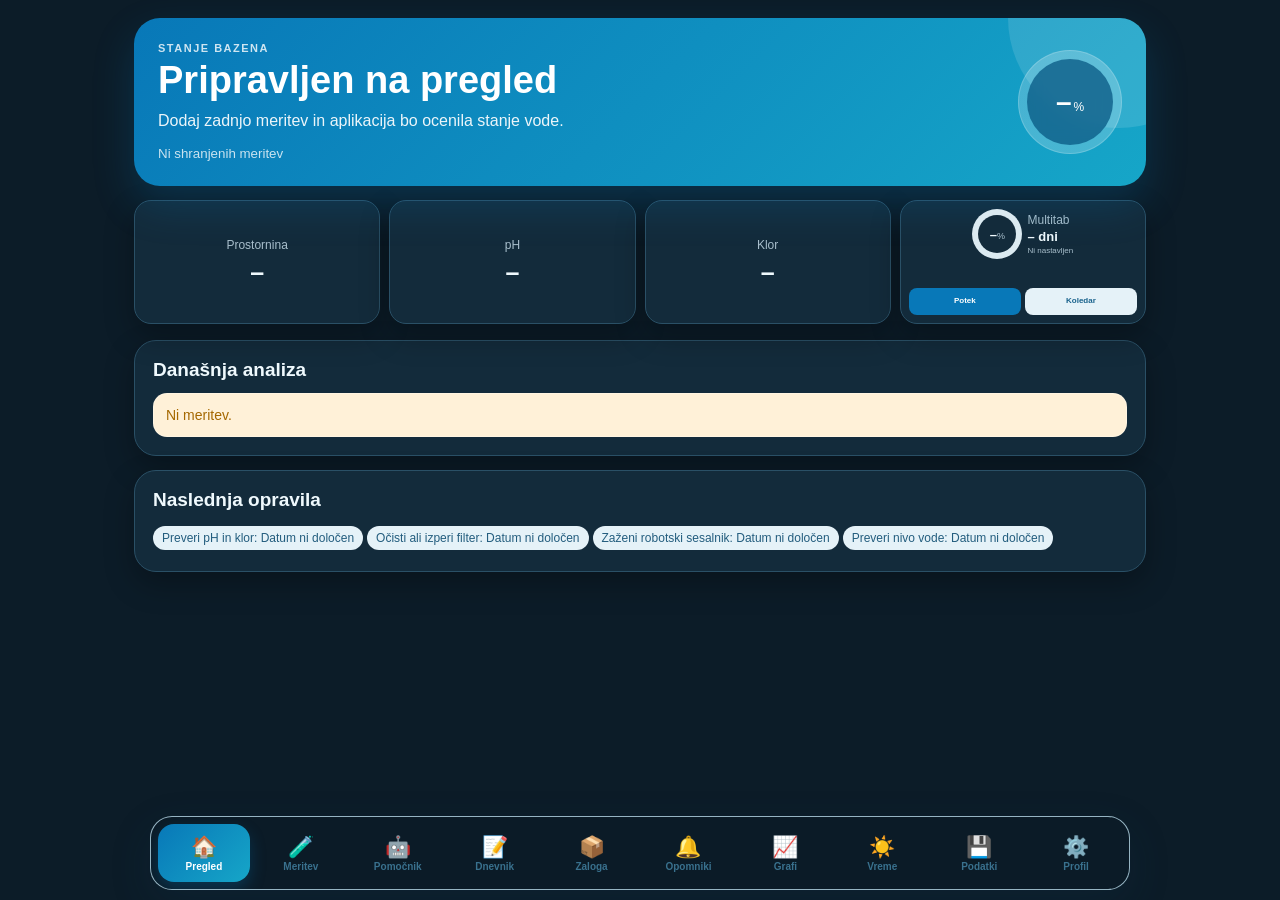
==== commit 2d22b112: "Add files via upload" ====
--- a/index.html
+++ b/index.html
@@ -1,6 +1,6 @@
-<!doctype html><html data-app-version="5.7" lang="sl"><head>
+<!doctype html><html data-app-version="6.0" lang="sl"><head>
 <meta charset="utf-8"><meta name="viewport" content="width=device-width,initial-scale=1,viewport-fit=cover">
-<meta name="theme-color" content="#0878b8"><title>MojBazen</title>
+<meta name="theme-color" content="#07111f"><title>MojBazen</title>
 <link rel="manifest" href="manifest.json"><link rel="icon" type="image/png" sizes="32x32" href="favicon-32.png"><link rel="icon" type="image/png" sizes="192x192" href="icon-192.png"><link rel="apple-touch-icon" href="apple-touch-icon.png"><link rel="stylesheet" href="styles.css">
 
 <!-- DG Cloud Sync: Firebase Authentication + Cloud Firestore -->
@@ -102,7 +102,7 @@
 
 <section id="assistant">
 <div class="assistant-hero card">
-  <span class="assistant-badge">MODUL A + B + C · RAZLIČICA 5.7</span>
+  <span class="assistant-badge">MODUL A + B + C · RAZLIČICA 6.0</span>
   <h2>DG Smart Pool Assistant</h2>
   <p>Diagnostika, pametna priporočila, servisni priročnik, interaktivni vodiči in 3D prikazi bazenske opreme.</p>
   <div class="status ok">Prostornina bazena: <b id="helperVolume">–</b></div>
@@ -188,8 +188,8 @@
   <img src="mojbazen-icon.png" alt="MojBazen">
   <h2>MojBazen by Davor Gričnik</h2>
   <p>Preprosta aplikacija za pregled meritev, vzdrževanje bazena, zalogo kemikalij, vremensko napoved in odštevanje sredstva Multitab.</p>
-  <div class="app-version">Verzija programa: <b>v5.7</b></div>
+  <div class="app-version">Verzija programa: <b>v6.0</b></div>
 </div>
-<div class="card"><h2>Mere bazena</h2><label>Ime bazena</label><input id="sName"><div class="grid3"><div><label>Dolžina m</label><input id="sL" type="number" step="0.1"></div><div><label>Širina m</label><input id="sW" type="number" step="0.1"></div><div><label>Višina vode m</label><input id="sH" type="number" step="0.1"></div></div><div id="volumePreview" class="status ok">Izračunana prostornina: –</div><button id="saveProfileBtn">Shrani profil</button><div id="sMsg"></div></div><div class="card"><button class="secondary" id="darkModeBtn">Preklopi temni način</button></div></section>
+<div class="card"><h2>Mere bazena</h2><label>Ime bazena</label><input id="sName"><div class="grid3"><div><label>Dolžina m</label><input id="sL" type="number" step="0.1"></div><div><label>Širina m</label><input id="sW" type="number" step="0.1"></div><div><label>Višina vode m</label><input id="sH" type="number" step="0.1"></div></div><div id="volumePreview" class="status ok">Izračunana prostornina: –</div><button id="saveProfileBtn">Shrani profil</button><div id="sMsg"></div></div><div class="card"><div class="status ok">Temni način je vedno vključen.</div><button class="secondary" id="darkModeBtn" disabled>Temni način je vedno vključen</button></div></section>
 </main><script src="app.js"></script><script src="assistant-module.js"></script><script src="module-c.js"></script><script src="interactive-manual.js"></script><script src="update-manager.js"></script>
 </body></html>
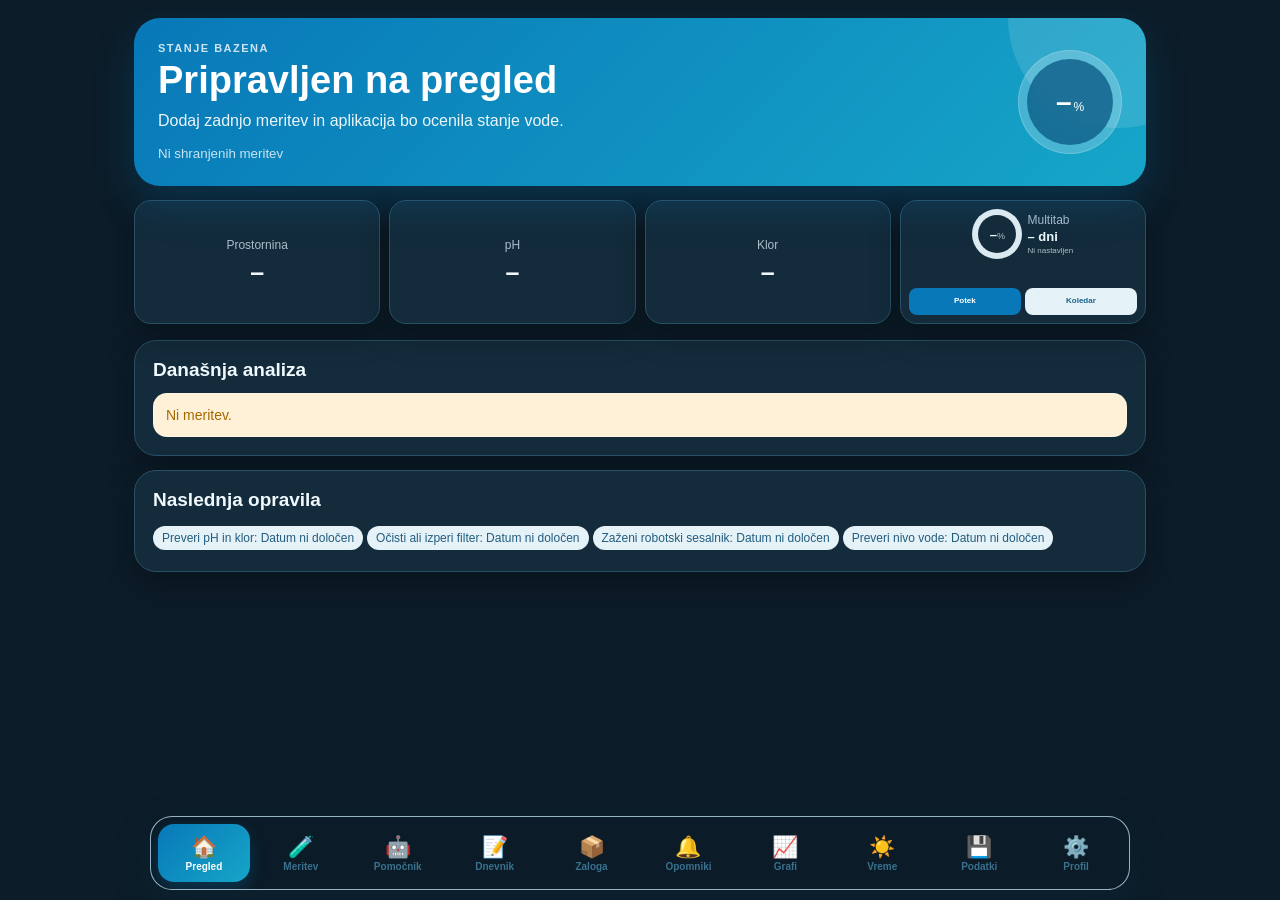
==== commit 713e749a: "Add files via upload" ====
--- a/index.html
+++ b/index.html
@@ -1,4 +1,4 @@
-<!doctype html><html data-app-version="6.0" lang="sl"><head>
+<!doctype html><html data-app-version="6.0.2" lang="sl"><head>
 <meta charset="utf-8"><meta name="viewport" content="width=device-width,initial-scale=1,viewport-fit=cover">
 <meta name="theme-color" content="#07111f"><title>MojBazen</title>
 <link rel="manifest" href="manifest.json"><link rel="icon" type="image/png" sizes="32x32" href="favicon-32.png"><link rel="icon" type="image/png" sizes="192x192" href="icon-192.png"><link rel="apple-touch-icon" href="apple-touch-icon.png"><link rel="stylesheet" href="styles.css">
@@ -10,7 +10,7 @@
 <script src="/__/firebase/12.16.0/firebase-firestore-compat.js"></script>
 <script src="/__/firebase/init.js"></script>
 <script src="cloud-sync.js"></script>
-</head><body>
+</head><body class="dark">
 <div id="splashScreen" class="splash-screen" role="status" aria-label="MojBazen se zaganja">
   <div class="splash-content">
     <img src="mojbazen-icon.png" alt="MojBazen">
@@ -170,26 +170,32 @@
 <div id="diagHistory" class="assistant-view"><button class="assistant-back">← Nazaj</button><div class="card"><h2>Zgodovina diagnostike</h2><div id="diagnosticHistoryList"></div><button class="danger" id="clearDiagnosticHistory">Izbriši zgodovino diagnostike</button></div></div>
 </section>
 
-<section id="logs"><div class="card"><h2>Dnevnik vzdrževanja</h2><div class="grid"><div><label>Opravilo ali sredstvo</label><select id="logType">
-<option>Planet Pool Multitab 200 g</option><option>Planet Pool Flockstar</option><option>Planet Pool pH Minus</option><option>Planet Pool pH Plus</option><option>Planet Pool klor granulat</option><option>Planet Pool algecid</option>
-<option>Arekina pH Minus</option><option>Arekina pH Plus</option><option>Arekina klor</option><option>Arekina algecid</option><option>Arekina kosmičenje</option>
-<option>Izpran filter</option><option>Robotsko sesanje</option><option>Očiščena vodna linija</option><option>Delna menjava vode</option><option>Drugo</option>
-</select></div><div><label>Količina</label><input id="logAmount"></div></div><label>Strošek €</label><input id="logCost" type="number" step="0.01"><label>Opomba</label><textarea id="logNote" rows="2"></textarea><button id="addLogBtn">Dodaj v dnevnik</button></div><div class="card"><h2>Vnosi</h2><div id="logList"></div></div></section>
+<section id="logs">
+<div class="card"><h2>Dnevnik dogodkov in vzdrževanja</h2>
+<div class="grid">
+<div><label>Kategorija</label><select id="logCategory"><option>Vzdrževanje</option><option>Kemikalije</option><option>Popravilo</option><option>Menjava opreme</option><option>Čiščenje</option><option>Drugo</option></select></div>
+<div><label>Dogodek</label><select id="logType"><option>Backwash + Rinse</option><option>Backwash</option><option>Rinse</option><option>Menjava žarnice</option><option>Menjava črpalke</option><option>Menjava peska ali stekla v filtru</option><option>Menjava tesnila</option><option>Servis robotskega sesalnika</option><option>Spomladanski zagon</option><option>Zimska priprava</option><option>Dodana kemikalija</option><option>Dogodek po meri</option></select></div>
+</div>
+<label>Naslov po meri</label><input id="logCustomTitle" placeholder="npr. Menjava UV žarnice ali čiščenje skimerja">
+<div class="grid"><div><label>Datum in ura</label><input id="logDate" type="datetime-local"></div><div><label>Količina ali podatek</label><input id="logAmount" placeholder="npr. 5 min, 10 kg, model črpalke"></div></div>
+<label>Strošek €</label><input id="logCost" type="number" step="0.01" min="0"><label>Opomba</label><textarea id="logNote" rows="3" placeholder="Kaj je bilo narejeno, kateri deli so bili uporabljeni …"></textarea><button id="addLogBtn">Dodaj v dnevnik</button><div id="logMsg"></div></div>
+<div class="card"><h2>Vnosi</h2><div class="actions"><button class="secondary" data-log-filter="Vse">Vse</button><button class="secondary" data-log-filter="Vzdrževanje">Vzdrževanje</button><button class="secondary" data-log-filter="Kemikalije">Kemikalije</button><button class="secondary" data-log-filter="Popravilo">Popravila</button><button class="secondary" data-log-filter="Menjava opreme">Oprema</button></div><div id="logList"></div></div>
+</section>
 
 <section id="stock"><div class="card"><h2>Zaloga kemikalij</h2><label>Izberi artikel</label><select id="stockCatalog"></select>
 <div class="grid"><div><label>Naziv</label><input id="stockName"></div><div><label>Količina</label><input id="stockQty" type="number" step="0.1"></div><div><label>Enota</label><select id="stockUnit"><option>g</option><option>kg</option><option>ml</option><option>l</option><option>kos</option></select></div><div><label>Opozori pod</label><input id="stockMin" type="number" step="0.1"></div></div><button id="addStockBtn">Dodaj izdelek</button></div><div class="card"><h2>Pregled zaloge</h2><div id="stockList"></div><button class="danger" id="clearStockBtn">Izbriši vso zalogo</button></div></section>
 
 <section id="tasks"><div class="card"><h2>Ponavljajoči koledarski opomniki</h2><p class="small">Interval »vsakih X dni« se zapiše v koledarski dogodek. Obvestilo je ob 09:00 samo na določen dan.</p><div id="taskList"></div><button class="secondary" id="requestNotificationsBtn">Dovoli obvestila aplikacije</button></div></section>
 <section id="charts"><div class="card"><h2>Graf meritev</h2><select id="chartMetric"><option value="ph">pH</option><option value="cl">Prosti klor</option><option value="temp">Temperatura</option></select></div><div class="card"><canvas id="mainChart" class="chart" width="900" height="240"></canvas></div></section>
-<section id="weather"><div class="card"><h2>7-dnevna vremenska napoved</h2><button id="loadWeatherBtn">Pridobi napoved za mojo lokacijo</button><div id="weatherSummary"></div></div><div class="card"><canvas id="weatherChart" class="chart" width="900" height="260"></canvas></div></section>
+<section id="weather"><div class="card"><h2>7-dnevna vremenska napoved</h2><button id="loadWeatherBtn">Pridobi napoved za mojo lokacijo</button><div id="weatherSummary"></div></div></section>
 <section id="data"><div class="card"><h2>Podatki</h2><div class="actions"><button id="exportJsonBtn">Izvozi varnostno kopijo</button><button class="secondary" id="importJsonBtn">Uvozi varnostno kopijo</button><button id="exportCsvBtn">Izvozi CSV</button><button class="secondary" id="printBtn">Natisni / PDF</button></div><input id="importFile" type="file" accept=".json" hidden></div><div class="card"><h2>Zgodovina meritev</h2><div style="overflow:auto"><table><thead><tr><th>Datum</th><th>pH</th><th>Klor</th><th>°C</th><th></th></tr></thead><tbody id="historyBody"></tbody></table></div></div></section>
 <section id="settings">
 <div class="card profile-info-card">
   <img src="mojbazen-icon.png" alt="MojBazen">
   <h2>MojBazen by Davor Gričnik</h2>
   <p>Preprosta aplikacija za pregled meritev, vzdrževanje bazena, zalogo kemikalij, vremensko napoved in odštevanje sredstva Multitab.</p>
-  <div class="app-version">Verzija programa: <b>v6.0</b></div>
-</div>
-<div class="card"><h2>Mere bazena</h2><label>Ime bazena</label><input id="sName"><div class="grid3"><div><label>Dolžina m</label><input id="sL" type="number" step="0.1"></div><div><label>Širina m</label><input id="sW" type="number" step="0.1"></div><div><label>Višina vode m</label><input id="sH" type="number" step="0.1"></div></div><div id="volumePreview" class="status ok">Izračunana prostornina: –</div><button id="saveProfileBtn">Shrani profil</button><div id="sMsg"></div></div><div class="card"><div class="status ok">Temni način je vedno vključen.</div><button class="secondary" id="darkModeBtn" disabled>Temni način je vedno vključen</button></div></section>
+  <div class="app-version">Verzija programa: <b>v6.0.2</b></div>
+</div>
+<div class="card"><h2>Mere bazena</h2><label>Ime bazena</label><input id="sName"><div class="grid3"><div><label>Dolžina m</label><input id="sL" type="number" step="0.1"></div><div><label>Širina m</label><input id="sW" type="number" step="0.1"></div><div><label>Višina vode m</label><input id="sH" type="number" step="0.1"></div></div><div id="volumePreview" class="status ok">Izračunana prostornina: –</div><button id="saveProfileBtn">Shrani profil</button><div id="sMsg"></div></div></section>
 </main><script src="app.js"></script><script src="assistant-module.js"></script><script src="module-c.js"></script><script src="interactive-manual.js"></script><script src="update-manager.js"></script>
 </body></html>
--- a/styles.css
+++ b/styles.css
@@ -515,3 +515,5 @@
 .firebase-info-grid b{display:block;font-size:13px;overflow:hidden;text-overflow:ellipsis;white-space:nowrap}
 .firebase-actions button:disabled{opacity:.48;cursor:not-allowed}
 @media(max-width:620px){.firebase-info-grid{grid-template-columns:1fr}.firebase-actions{display:grid;grid-template-columns:1fr 1fr}.firebase-actions button{width:100%;margin:0}.firebase-actions button:first-child,.firebase-actions button:last-child{grid-column:1/-1}}
+.log-head{display:flex;align-items:flex-start;justify-content:space-between;gap:12px}.log-head .actions{margin:0;flex-wrap:nowrap}.log-head button{padding:7px 10px;margin:0}.actions button.active{outline:2px solid #63c7ff;box-shadow:0 0 0 3px rgba(99,199,255,.18)}
+@media(max-width:620px){.log-head{display:block}.log-head .actions{margin-top:10px}}
